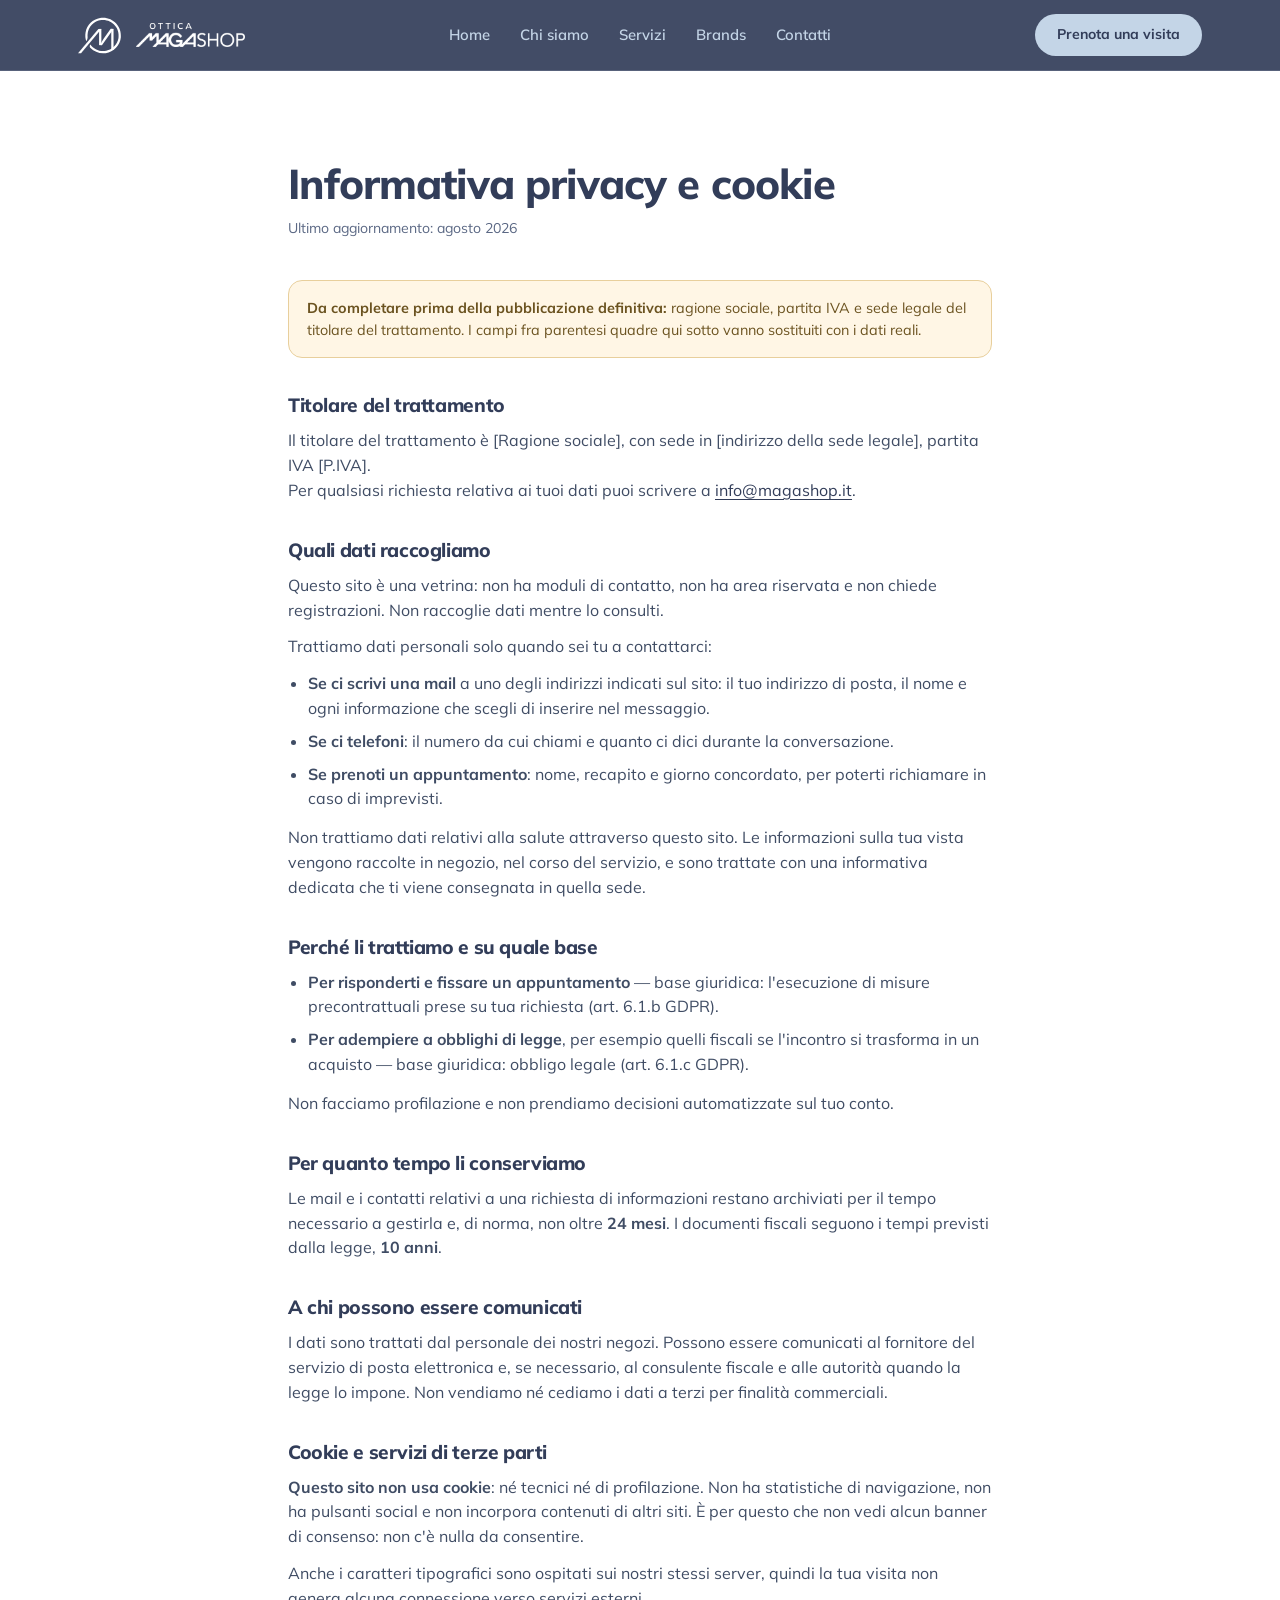
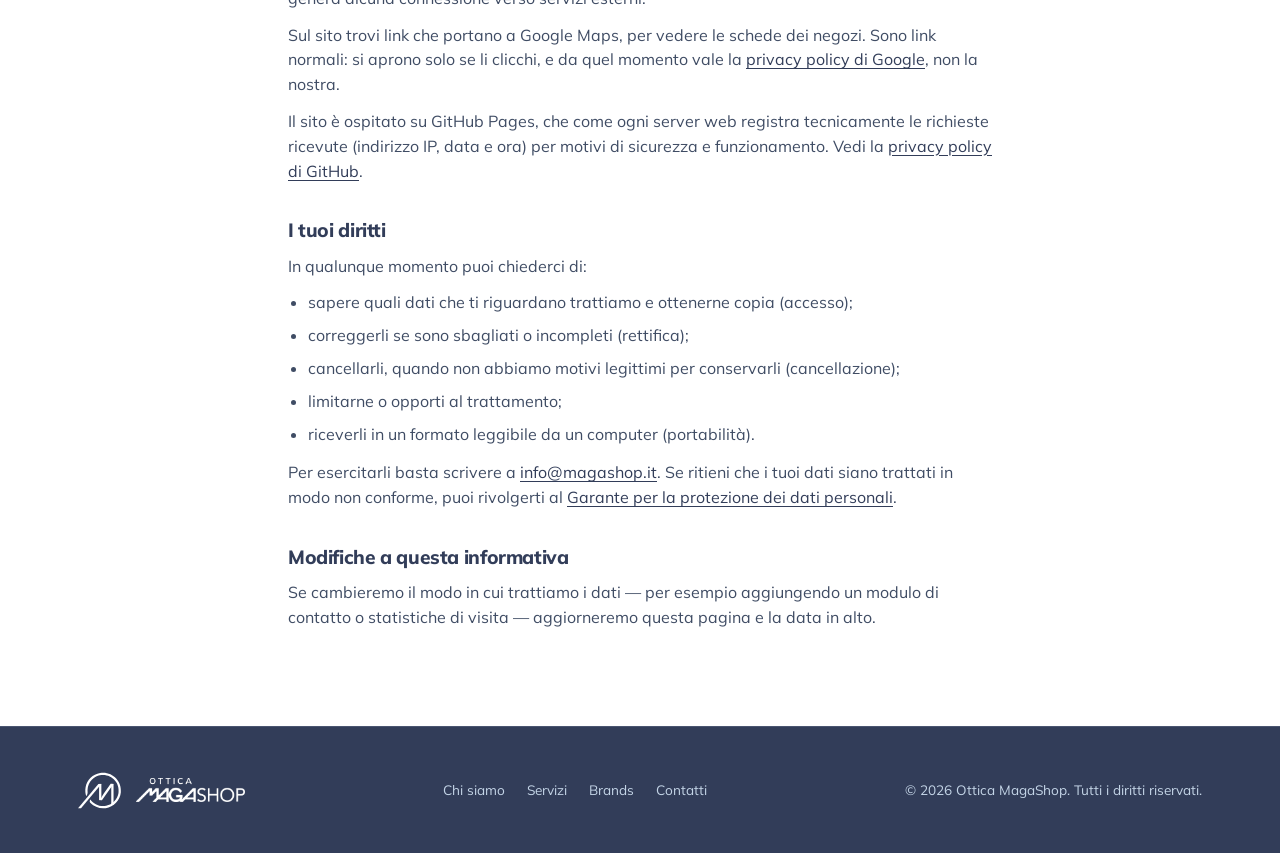
==== privacy.html @ 1f40e2cc "Rivedi il sito con le correzioni del cliente Struttura, contenuti e dati di contatto allineati a qua" ====
<!DOCTYPE html>
<html lang="it">
<head>
<meta charset="UTF-8">
<meta name="viewport" content="width=device-width, initial-scale=1.0">
<title>Informativa privacy e cookie — Ottica MagaShop</title>
<meta name="description" content="Informativa privacy e cookie del sito di Ottica MagaShop: quali dati raccogliamo, perché, per quanto tempo e quali diritti hai.">
<meta name="robots" content="noindex">
<link rel="icon" href="assets/favicon.svg" type="image/svg+xml">
<link rel="stylesheet" href="assets/style.css">
</head>
<body>

<svg width="0" height="0" style="position:absolute" aria-hidden="true" focusable="false">
  <symbol id="maga-mark" viewBox="0 0 222.47 192.53">
    <path d="M168.28 65.38H179.86V170.98H168.28Z"/>
    <path d="M106.53 65.38H118.12V147.66H106.53Z"/>
    <path d="M111.9 147.41L121.11 147.66L179.33 65.38L165.38 65.13L130.43 114.53C123.14 124.82 116.93 135.84 111.9 147.41Z"/>
    <path d="M118.12 65.39L15.1 189.19L0.0 189.19L103.02 65.39L118.12 65.39Z"/>
    <path d="M111.64 9.9C74.85 16.01 45.04 45.32 38.31 82.0C35.36 98.06 36.73 113.52 41.41 127.5L42.31 126.42C47.12 120.65 49.05 113.17 48.41 105.68C48.07 101.81 48.02 97.86 48.28 93.83C50.64 56.26 80.37 24.75 117.77 20.47C169.75 14.51 213.29 59.4 204.99 111.75C199.88 143.96 174.41 170.31 142.37 176.37C109.57 182.58 79.39 168.34 62.45 144.2C57.99 149.59 58.14 157.61 63.08 162.57C82.26 181.87 110.13 192.53 140.22 188.25C180.9 182.47 213.06 148.54 216.92 107.63C222.47 48.78 171.18 0.0 111.64 9.9Z"/>
  </symbol>
</svg>

<header>
  <div class="nav">
    <a href="index.html" class="logo" aria-label="Ottica MagaShop, vai alla home">
      <svg class="mark" viewBox="0 0 222.47 192.53" fill="currentColor" aria-hidden="true"><use href="#maga-mark"/></svg>
      <img class="wordmark" src="assets/magashop-wordmark.png" alt="Ottica MagaShop" width="660" height="145">
    </a>
    <nav class="links">
      <a href="index.html">Home</a>
      <a href="index.html#chi-siamo">Chi siamo</a>
      <a href="index.html#servizi">Servizi</a>
      <a href="index.html#brands">Brands</a>
      <a href="index.html#contatti">Contatti</a>
    </nav>
    <a href="index.html#contatti" class="nav-cta">Prenota una visita</a>
  </div>
</header>

<main class="page">
  <div class="wrap">
    <h1>Informativa privacy e cookie</h1>
    <p class="updated">Ultimo aggiornamento: agosto 2026</p>

    <!-- DATI DA CLIENTE: servono ragione sociale esatta, P.IVA, sede legale e
         indirizzo mail del titolare del trattamento. Finché non arrivano, i campi
         restano fra parentesi quadre e questo riquadro va lasciato visibile. -->
    <div class="todo">
      <strong>Da completare prima della pubblicazione definitiva:</strong> ragione sociale, partita
      IVA e sede legale del titolare del trattamento. I campi fra parentesi quadre qui sotto vanno
      sostituiti con i dati reali.
    </div>

    <h2>Titolare del trattamento</h2>
    <p>
      Il titolare del trattamento è [Ragione sociale], con sede in [indirizzo della sede legale],
      partita IVA [P.IVA].<br>
      Per qualsiasi richiesta relativa ai tuoi dati puoi scrivere a
      <a href="mailto:info@magashop.it">info@magashop.it</a>.
    </p>

    <h2>Quali dati raccogliamo</h2>
    <p>
      Questo sito è una vetrina: non ha moduli di contatto, non ha area riservata e non chiede
      registrazioni. Non raccoglie dati mentre lo consulti.
    </p>
    <p>Trattiamo dati personali solo quando sei tu a contattarci:</p>
    <ul>
      <li><strong>Se ci scrivi una mail</strong> a uno degli indirizzi indicati sul sito: il tuo
        indirizzo di posta, il nome e ogni informazione che scegli di inserire nel messaggio.</li>
      <li><strong>Se ci telefoni</strong>: il numero da cui chiami e quanto ci dici durante la
        conversazione.</li>
      <li><strong>Se prenoti un appuntamento</strong>: nome, recapito e giorno concordato, per
        poterti richiamare in caso di imprevisti.</li>
    </ul>
    <p>
      Non trattiamo dati relativi alla salute attraverso questo sito. Le informazioni sulla tua
      vista vengono raccolte in negozio, nel corso del servizio, e sono trattate con una
      informativa dedicata che ti viene consegnata in quella sede.
    </p>

    <h2>Perché li trattiamo e su quale base</h2>
    <ul>
      <li><strong>Per risponderti e fissare un appuntamento</strong> — base giuridica: l'esecuzione
        di misure precontrattuali prese su tua richiesta (art. 6.1.b GDPR).</li>
      <li><strong>Per adempiere a obblighi di legge</strong>, per esempio quelli fiscali se
        l'incontro si trasforma in un acquisto — base giuridica: obbligo legale (art. 6.1.c GDPR).</li>
    </ul>
    <p>Non facciamo profilazione e non prendiamo decisioni automatizzate sul tuo conto.</p>

    <h2>Per quanto tempo li conserviamo</h2>
    <p>
      Le mail e i contatti relativi a una richiesta di informazioni restano archiviati per il tempo
      necessario a gestirla e, di norma, non oltre <strong>24 mesi</strong>. I documenti fiscali
      seguono i tempi previsti dalla legge, <strong>10 anni</strong>.
    </p>

    <h2>A chi possono essere comunicati</h2>
    <p>
      I dati sono trattati dal personale dei nostri negozi. Possono essere comunicati al fornitore
      del servizio di posta elettronica e, se necessario, al consulente fiscale e alle autorità
      quando la legge lo impone. Non vendiamo né cediamo i dati a terzi per finalità commerciali.
    </p>

    <h2>Cookie e servizi di terze parti</h2>
    <p>
      <strong>Questo sito non usa cookie</strong>: né tecnici né di profilazione. Non ha statistiche
      di navigazione, non ha pulsanti social e non incorpora contenuti di altri siti. È per questo
      che non vedi alcun banner di consenso: non c'è nulla da consentire.
    </p>
    <p>
      Anche i caratteri tipografici sono ospitati sui nostri stessi server, quindi la tua visita non
      genera alcuna connessione verso servizi esterni.
    </p>
    <p>
      Sul sito trovi link che portano a Google Maps, per vedere le schede dei negozi. Sono link
      normali: si aprono solo se li clicchi, e da quel momento vale la
      <a href="https://policies.google.com/privacy" target="_blank" rel="noopener">privacy policy di
      Google</a>, non la nostra.
    </p>
    <p>
      Il sito è ospitato su GitHub Pages, che come ogni server web registra tecnicamente le
      richieste ricevute (indirizzo IP, data e ora) per motivi di sicurezza e funzionamento. Vedi la
      <a href="https://docs.github.com/site-policy/privacy-policies/github-general-privacy-statement" target="_blank" rel="noopener">privacy policy di GitHub</a>.
    </p>

    <h2>I tuoi diritti</h2>
    <p>In qualunque momento puoi chiederci di:</p>
    <ul>
      <li>sapere quali dati che ti riguardano trattiamo e ottenerne copia (accesso);</li>
      <li>correggerli se sono sbagliati o incompleti (rettifica);</li>
      <li>cancellarli, quando non abbiamo motivi legittimi per conservarli (cancellazione);</li>
      <li>limitarne o opporti al trattamento;</li>
      <li>riceverli in un formato leggibile da un computer (portabilità).</li>
    </ul>
    <p>
      Per esercitarli basta scrivere a <a href="mailto:info@magashop.it">info@magashop.it</a>.
      Se ritieni che i tuoi dati siano trattati in modo non conforme, puoi rivolgerti al
      <a href="https://www.garanteprivacy.it" target="_blank" rel="noopener">Garante per la
      protezione dei dati personali</a>.
    </p>

    <h2>Modifiche a questa informativa</h2>
    <p>
      Se cambieremo il modo in cui trattiamo i dati — per esempio aggiungendo un modulo di contatto
      o statistiche di visita — aggiorneremo questa pagina e la data in alto.
    </p>
  </div>
</main>

<footer>
  <div class="wrap foot-grid">
    <a href="index.html" class="logo" aria-label="Ottica MagaShop, vai alla home">
      <svg class="mark" viewBox="0 0 222.47 192.53" fill="currentColor" aria-hidden="true"><use href="#maga-mark"/></svg>
      <img class="wordmark" src="assets/magashop-wordmark.png" alt="Ottica MagaShop" width="660" height="145">
    </a>
    <div class="foot-links">
      <a href="index.html#chi-siamo">Chi siamo</a>
      <a href="index.html#servizi">Servizi</a>
      <a href="index.html#brands">Brands</a>
      <a href="index.html#contatti">Contatti</a>
    </div>
    <span>&copy; 2026 Ottica MagaShop. Tutti i diritti riservati.</span>
  </div>
</footer>

</body>
</html>
---- assets/style.css ----
/* ==========================================================================
   Ottica MagaShop — foglio di stile condiviso da index.html e privacy.html
   Palette, font e uso del marchio seguono le Brand Guidelines Ottica MagaShop.
   ========================================================================== */

/* Mulish, ospitato in locale: nessuna chiamata a server di terze parti.
   Licenza SIL OFL 1.1, testo completo in assets/fonts/OFL.txt */
@font-face {
  font-family: 'Mulish';
  font-style: normal;
  font-weight: 400 800;
  font-display: swap;
  src: url('fonts/mulish-latin.woff2') format('woff2');
  unicode-range: U+0000-00FF, U+0131, U+0152-0153, U+02BB-02BC, U+02C6, U+02DA, U+02DC,
                 U+0304, U+0308, U+0329, U+2000-206F, U+20AC, U+2122, U+2191, U+2193,
                 U+2212, U+2215, U+FEFF, U+FFFD;
}
@font-face {
  font-family: 'Mulish';
  font-style: normal;
  font-weight: 400 800;
  font-display: swap;
  src: url('fonts/mulish-latin-ext.woff2') format('woff2');
  unicode-range: U+0100-02BA, U+02BD-02C5, U+02C7-02CC, U+02CE-02D7, U+02DD-02FF, U+0304,
                 U+0308, U+0329, U+1D00-1DBF, U+1E00-1E9F, U+1EF2-1EFF, U+2020, U+20A0-20AB,
                 U+20AD-20C0, U+2113, U+2C60-2C7F, U+A720-A7FF;
}

:root{
  /* Palette di brand */
  --navy: #323D59;        /* R50  G61  B89  */
  --blue: #80A4DD;        /* R128 G164 B221 */
  --blue-soft: #C4D5E7;   /* R196 G213 B231 */
  --sand: #D3C8C2;        /* R211 G200 B194 */
  --lime: #D7F39C;        /* R215 G243 B156 — in palette, oggi non usato nel sito */
  --white: #FFFFFF;

  /* Tinte derivate dal navy, per profondità, bordi e testi secondari */
  --navy-deep: #283147;
  --navy-line: rgba(196,213,231,0.16);
  --ink-soft: #5B6884;

  --radius: 24px;
  --radius-lg: 32px;
  --maxw: 1180px;
  font-size: 16px;
}
*{ box-sizing:border-box; margin:0; padding:0; }
html{ scroll-behavior:smooth; }
body{
  background: var(--white);
  color: var(--navy);
  font-family:'Mulish', 'Avenir Next', Avenir, sans-serif;
  line-height:1.55;
  -webkit-font-smoothing:antialiased;
}
h1,h2,h3,h4{ font-weight:800; letter-spacing:-0.02em; line-height:1.15; }
a{ color:inherit; text-decoration:none; }
img{ max-width:100%; display:block; }
.wrap{ max-width:var(--maxw); margin:0 auto; padding:0 28px; }
.eyebrow{
  text-transform:uppercase; font-size:0.76rem; letter-spacing:0.18em;
  color:var(--blue); font-weight:700;
}
section{ padding:96px 0; }
@media (max-width:720px){ section{ padding:64px 0; } }

/* ---------- LOGO ---------- */
.logo{ display:flex; align-items:center; gap:14px; color:var(--white); }
.logo .mark{ width:44px; height:38px; flex-shrink:0; }
.logo .wordmark{ height:24px; width:auto; }
@media (max-width:520px){
  .logo .mark{ width:36px; height:31px; }
  .logo .wordmark{ height:19px; }
}

/* ---------- HEADER ---------- */
header{
  position:fixed; top:0; left:0; right:0; z-index:50;
  background:rgba(50,61,89,0.92); backdrop-filter:blur(12px);
  border-bottom:1px solid var(--navy-line);
}
.nav{ display:flex; align-items:center; justify-content:space-between; gap:20px; padding:14px 28px; max-width:var(--maxw); margin:0 auto; }
nav.links{ display:flex; gap:30px; }
nav.links a{ color:var(--blue-soft); font-size:0.93rem; font-weight:600; transition:color .2s; }
nav.links a:hover{ color:var(--white); }
.nav-cta{
  background:var(--blue-soft); color:var(--navy); padding:10px 22px; border-radius:999px;
  font-weight:700; font-size:0.88rem; white-space:nowrap;
  transition:transform .15s, background .2s;
}
.nav-cta:hover{ background:var(--white); transform:translateY(-1px); }
@media (max-width:940px){ nav.links{ display:none; } }
@media (max-width:420px){ .nav-cta{ padding:9px 16px; font-size:0.82rem; } }

/* ---------- BOTTONI ---------- */
.btn{
  display:inline-flex; align-items:center; justify-content:center; gap:8px;
  padding:14px 28px; border-radius:999px; font-weight:700; font-size:0.95rem;
  transition:transform .15s, background .2s, border-color .2s, color .2s;
  border:1px solid transparent; cursor:pointer;
}
.btn-primary{ background:var(--blue-soft); color:var(--navy); }
.btn-primary:hover{ background:var(--white); transform:translateY(-2px); }
.btn-ghost{ border-color:rgba(196,213,231,0.4); color:var(--white); }
.btn-ghost:hover{ border-color:var(--blue-soft); color:var(--blue-soft); }
.btn-navy{ border-color:rgba(50,61,89,0.25); color:var(--navy); }
.btn-navy:hover{ background:var(--navy); border-color:var(--navy); color:var(--white); }
.btn-sm{ padding:11px 20px; font-size:0.88rem; }

/* ---------- HERO ---------- */
.hero{
  background:
    radial-gradient(ellipse 720px 520px at 84% -10%, rgba(128,164,221,0.35), transparent 62%),
    radial-gradient(ellipse 520px 420px at -8% 92%, rgba(196,213,231,0.18), transparent 62%),
    var(--navy);
  color:var(--white);
  padding:180px 0 120px;
  position:relative;
  overflow:hidden;
}
/* Pattern del marchio: le istanze restano dritte, le guidelines vietano di ruotare il logo. */
.hero-pattern{
  position:absolute; inset:0; width:100%; height:100%;
  opacity:0.09; pointer-events:none;
}
.hero .wrap{ position:relative; z-index:2; }
.hero-grid{ display:grid; grid-template-columns:1.1fr 0.8fr; gap:60px; align-items:center; }
@media (max-width:900px){ .hero-grid{ grid-template-columns:1fr; } }
.hero h1{
  font-size:clamp(2.4rem, 5vw, 3.8rem);
  margin:18px 0 22px;
  filter: blur(9px); opacity:0;
  animation: focusIn 1.35s cubic-bezier(.2,.7,.3,1) forwards;
  animation-delay:.15s;
}
.hero h1 em{ color:var(--blue); font-style:normal; }
@keyframes focusIn{
  0%{ filter:blur(9px); opacity:0; transform:translateY(8px); }
  100%{ filter:blur(0); opacity:1; transform:translateY(0); }
}
.hero p.lead{
  color:var(--blue-soft); font-size:1.1rem; max-width:48ch; margin-bottom:34px;
  opacity:0; animation:riseIn .8s ease forwards; animation-delay:.9s;
}
.hero-actions{ display:flex; gap:14px; flex-wrap:wrap; opacity:0; animation:riseIn .8s ease forwards; animation-delay:1.1s; }
@keyframes riseIn{ from{opacity:0; transform:translateY(10px);} to{opacity:1; transform:translateY(0);} }

/* Marchio decorativo dell'hero: nessun effetto sul logo, il bagliore sta dietro. */
.hero-mark{ position:relative; display:flex; align-items:center; justify-content:center; }
.hero-mark::before{
  content:''; position:absolute; width:82%; aspect-ratio:1; border-radius:50%;
  background:radial-gradient(circle, rgba(128,164,221,0.45), transparent 68%);
}
.hero-mark .mark{ position:relative; width:64%; max-width:260px; height:auto; color:var(--white); }
@media (max-width:900px){ .hero-mark{ display:none; } }

/* ---------- FASCIA DATI ---------- */
.trust-strip{ background:var(--sand); color:var(--navy); padding:24px 0; }
.trust-strip .wrap{ display:flex; flex-wrap:wrap; gap:28px; justify-content:space-between; font-size:0.88rem; color:#5A5049; }
.trust-strip strong{ color:var(--navy); font-weight:800; }

/* ---------- INTESTAZIONI DI SEZIONE ---------- */
.section-head{ max-width:640px; margin-bottom:52px; }
.section-head h2{ font-size:clamp(1.8rem,3vw,2.4rem); margin-top:10px; }
.section-head p{ color:var(--ink-soft); margin-top:14px; font-size:1.02rem; }

/* ---------- CHI SIAMO ---------- */
.chi-siamo{ background:var(--navy); color:var(--white); }
.chi-siamo .section-head h2{ color:var(--white); }
.chi-siamo .section-head p{ color:var(--blue-soft); }
.storia{ display:grid; grid-template-columns:1fr 1fr; gap:60px; align-items:start; margin-bottom:68px; }
@media (max-width:900px){ .storia{ grid-template-columns:1fr; gap:28px; margin-bottom:48px; } }
.storia p{ color:var(--blue-soft); }
.storia p + p{ margin-top:16px; }
.point-list{ display:grid; grid-template-columns:1fr 1fr; gap:26px 60px; }
@media (max-width:900px){ .point-list{ grid-template-columns:1fr; } }
.point{ display:flex; gap:20px; align-items:flex-start; padding-bottom:26px; border-bottom:1px solid var(--navy-line); }
/* Niente riga sotto l'ultima fila: su due colonne sono gli ultimi due elementi. */
.point-list .point:nth-last-child(-n+2){ border-bottom:none; padding-bottom:0; }
@media (max-width:900px){
  .point-list .point:nth-last-child(-n+2){ border-bottom:1px solid var(--navy-line); padding-bottom:26px; }
  .point-list .point:last-child{ border-bottom:none; padding-bottom:0; }
}
.point-num{ color:var(--blue); font-weight:800; font-size:0.95rem; padding-top:3px; }
.point h4{ font-size:1.02rem; margin-bottom:6px; }
.point p{ color:var(--blue-soft); font-size:0.92rem; }

/* ---------- SERVIZI ---------- */
.servizi{ background:var(--white); }
.card-grid{ display:grid; grid-template-columns:repeat(4,1fr); gap:20px; }
@media (max-width:980px){ .card-grid{ grid-template-columns:repeat(2,1fr); } }
@media (max-width:560px){ .card-grid{ grid-template-columns:1fr; } }
.service-card{
  background:var(--white); border:1px solid var(--blue-soft); border-radius:var(--radius);
  padding:30px 26px; transition:transform .2s, box-shadow .2s, border-color .2s;
}
.service-card:hover{ transform:translateY(-4px); box-shadow:0 22px 44px -22px rgba(50,61,89,0.35); border-color:var(--blue); }
.service-icon{
  width:52px; height:52px; border-radius:999px; background:var(--blue-soft);
  display:flex; align-items:center; justify-content:center; margin-bottom:20px;
}
.service-icon svg{ width:24px; height:24px; stroke:var(--navy); }
.service-card h3{ font-size:1.08rem; margin-bottom:8px; }
.service-card p{ font-size:0.92rem; color:var(--ink-soft); }

/* ---------- BRANDS ---------- */
.brands{ background:var(--blue-soft); }
.brand-grid{ display:grid; grid-template-columns:repeat(5,1fr); gap:18px; }
@media (max-width:980px){ .brand-grid{ grid-template-columns:repeat(3,1fr); } }
@media (max-width:560px){ .brand-grid{ grid-template-columns:repeat(2,1fr); } }
/* I loghi dei marchi vanno mostrati nei loro colori originali: niente filtri né viraggi. */
.brand-card{
  background:var(--white); border-radius:var(--radius);
  min-height:110px; padding:22px;
  display:flex; align-items:center; justify-content:center;
}
.brand-card img{ max-height:46px; width:auto; object-fit:contain; }
.brand-placeholder{
  color:var(--ink-soft); font-size:0.9rem; font-weight:700; letter-spacing:0.04em; text-align:center;
}
.brands-note{ margin-top:28px; color:var(--navy); font-size:0.92rem; opacity:0.75; }

/* ---------- RECENSIONI ---------- */
.recensioni{ background:var(--white); }
.review-grid{ display:grid; grid-template-columns:repeat(3,1fr); gap:20px; }
@media (max-width:940px){ .review-grid{ grid-template-columns:1fr; } }
.review-card{
  border:1px solid var(--blue-soft); border-radius:var(--radius);
  padding:28px 26px; display:flex; flex-direction:column; gap:14px;
}
.stars{ display:flex; gap:3px; }
.stars svg{ width:17px; height:17px; fill:var(--blue); }
.review-card blockquote{ font-size:0.96rem; color:var(--navy); }
.review-meta{ margin-top:auto; font-size:0.85rem; color:var(--ink-soft); }
.review-meta strong{ color:var(--navy); display:block; font-weight:700; }
.reviews-cta{ margin-top:32px; }

/* ---------- CONTATTI / NEGOZI ---------- */
.contatti{ background:var(--navy-deep); color:var(--white); }
.contatti .section-head h2{ color:var(--white); }
.contatti .section-head p{ color:var(--blue-soft); }
.store-grid{ display:grid; grid-template-columns:repeat(3,1fr); gap:24px; }
@media (max-width:940px){ .store-grid{ grid-template-columns:1fr; } }
.store-card{
  background:var(--white); color:var(--navy); border-radius:var(--radius-lg);
  padding:32px; display:flex; flex-direction:column; gap:16px;
}
.store-card .tag{ color:var(--blue); font-size:0.76rem; text-transform:uppercase; letter-spacing:0.14em; font-weight:700; }
.store-card h3{ font-size:1.3rem; }
.store-line{ display:flex; gap:12px; font-size:0.9rem; color:var(--ink-soft); }
.store-line svg{ width:18px; height:18px; stroke:var(--blue); flex-shrink:0; margin-top:3px; }
.store-line a{ transition:color .2s; }
.store-line a:hover{ color:var(--navy); }
.store-hours{ display:flex; flex-direction:column; gap:2px; }
.store-hours .closed{ color:#8494A8; }
.store-actions{ margin-top:auto; display:flex; flex-wrap:wrap; gap:10px; }

/* ---------- FOOTER ---------- */
footer{ background:var(--navy); color:var(--blue-soft); padding:44px 0; border-top:1px solid var(--navy-line); }
.foot-grid{ display:flex; flex-wrap:wrap; justify-content:space-between; gap:24px; align-items:center; font-size:0.85rem; }
.foot-links{ display:flex; flex-wrap:wrap; gap:22px; }
.foot-links a:hover{ color:var(--white); }

/* ---------- PAGINA DI TESTO (privacy) ---------- */
.page{ padding:160px 0 96px; }
.page .wrap{ max-width:760px; }
.page h1{ font-size:clamp(2rem,4vw,2.6rem); margin-bottom:10px; }
.page .updated{ color:var(--ink-soft); font-size:0.88rem; margin-bottom:40px; }
.page h2{ font-size:1.2rem; margin:36px 0 12px; }
.page p, .page li{ color:#3F4C64; }
.page p + p{ margin-top:12px; }
.page ul{ margin:12px 0 0 20px; display:flex; flex-direction:column; gap:8px; }
.page ul + p{ margin-top:14px; }
.page a{ color:var(--navy); text-decoration:underline; text-underline-offset:3px; }
.page .todo{
  background:#FFF6E5; border:1px solid #E8CF9C; border-radius:14px;
  padding:16px 18px; margin:16px 0; font-size:0.9rem; color:#6B5320;
}

/* ---------- ANIMAZIONE ALLO SCORRIMENTO ---------- */
.reveal{ opacity:0; transform:translateY(18px); transition:opacity .7s ease, transform .7s ease; }
.reveal.in{ opacity:1; transform:translateY(0); }

@media (prefers-reduced-motion: reduce){
  .hero h1, .hero p.lead, .hero-actions{ animation:none !important; opacity:1 !important; filter:none !important; }
  .reveal{ opacity:1; transform:none; transition:none; }
}
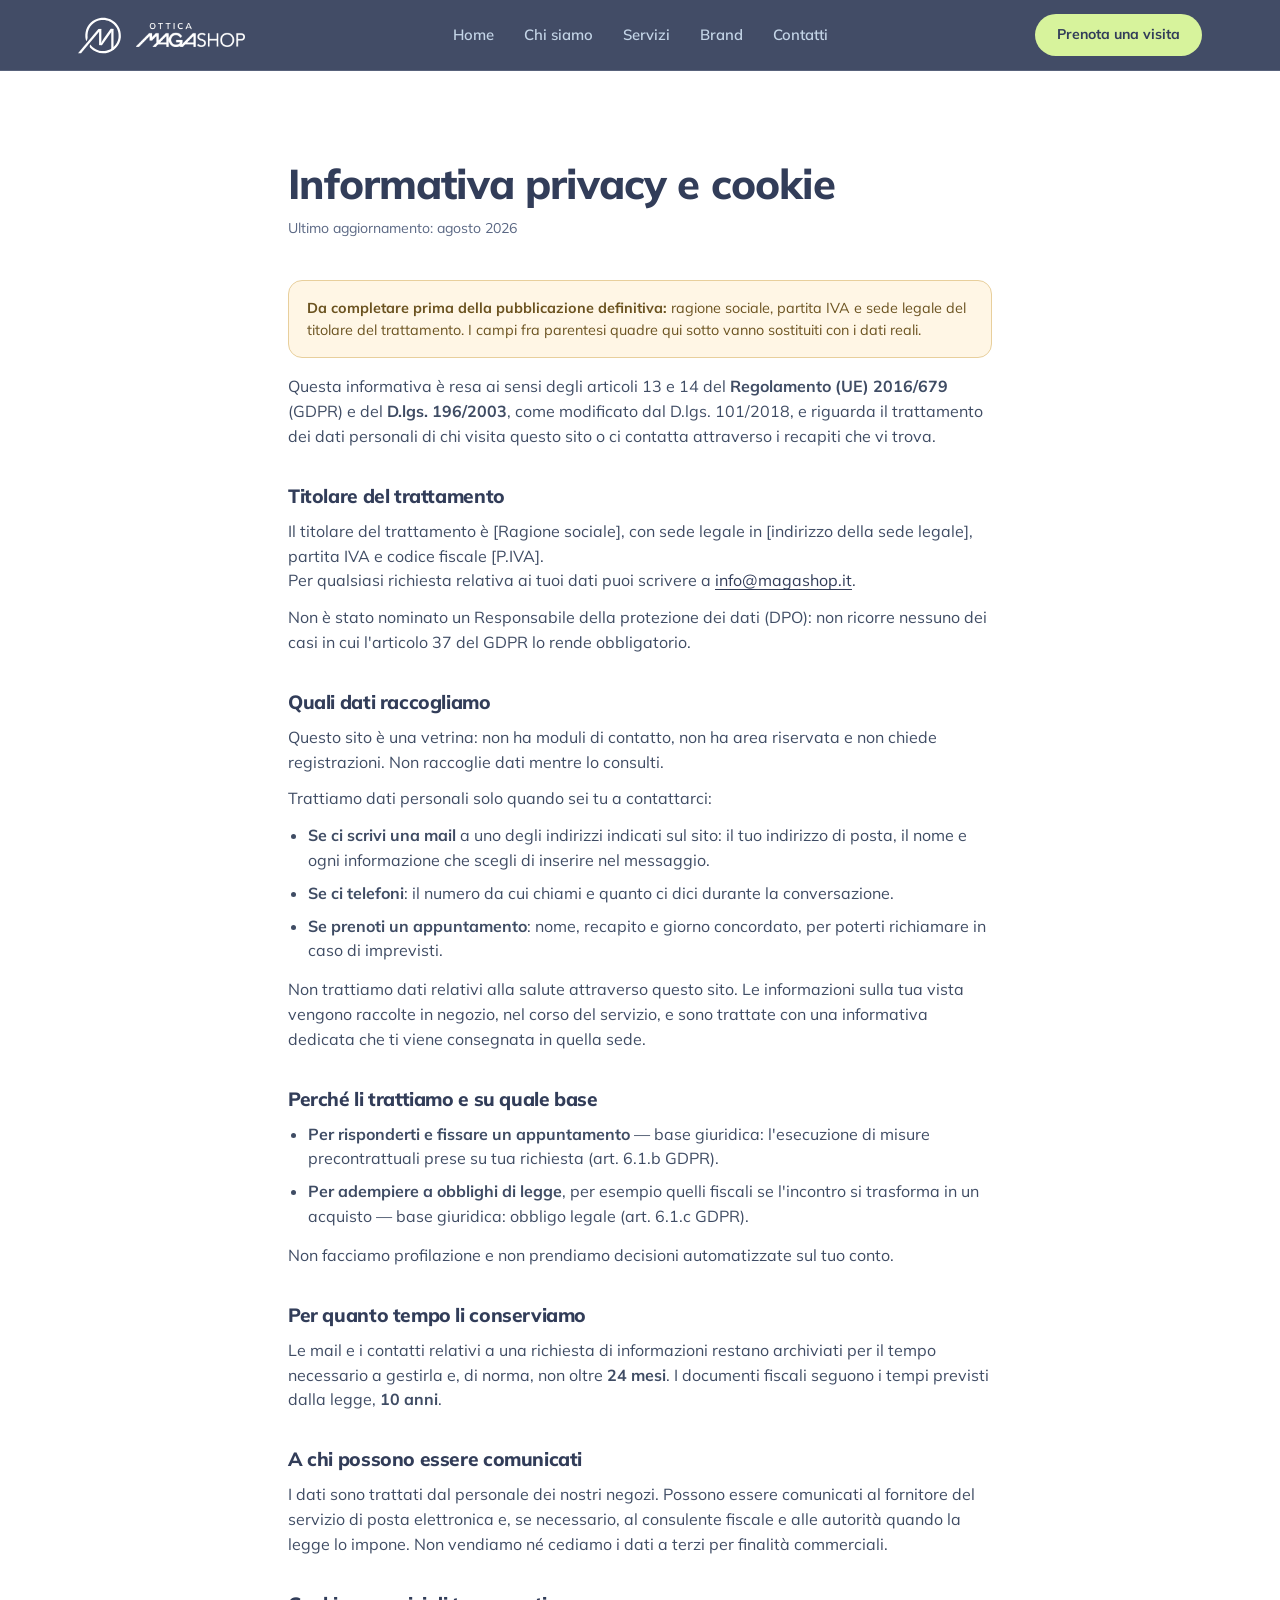
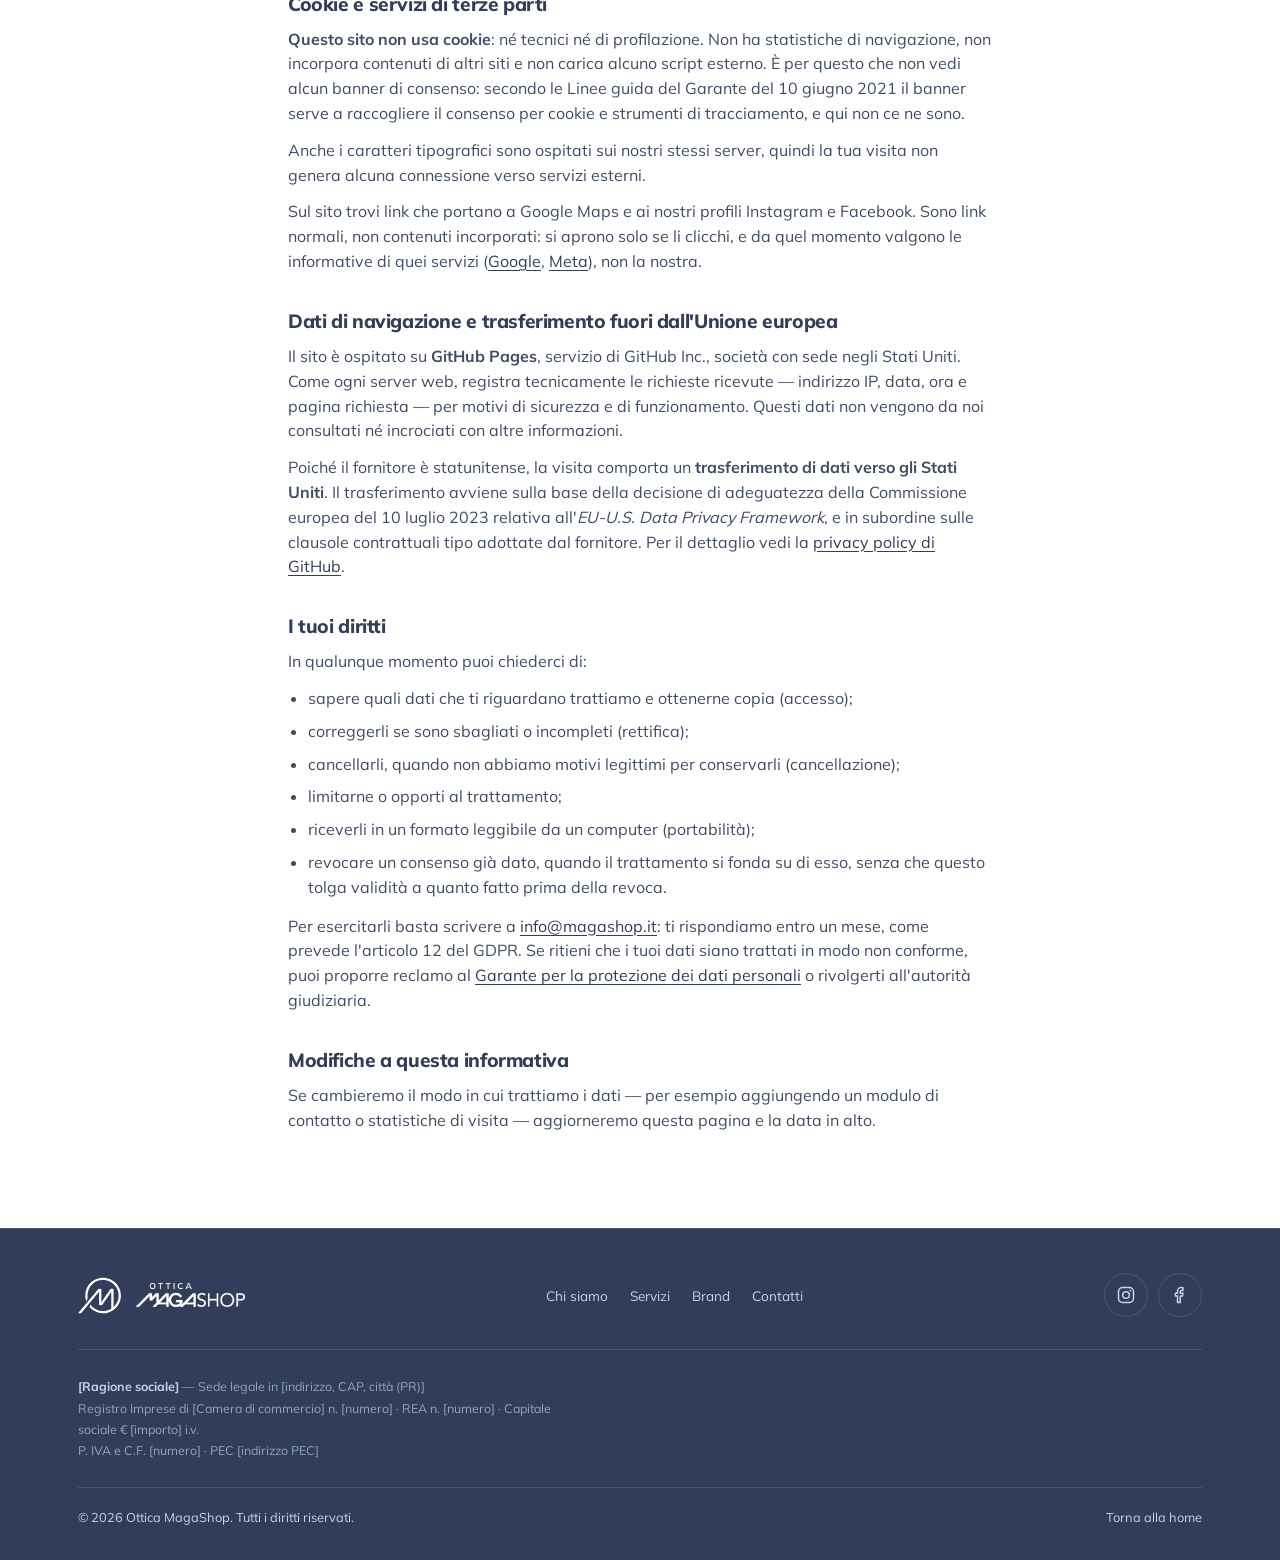
==== commit a970f8c1: "Social, carosello recensioni, SEO, dati societari e ritorno del lime Copy - Sezione brand: titolo "I" ====
--- a/privacy.html
+++ b/privacy.html
@@ -5,7 +5,7 @@
 <meta name="viewport" content="width=device-width, initial-scale=1.0">
 <title>Informativa privacy e cookie — Ottica MagaShop</title>
 <meta name="description" content="Informativa privacy e cookie del sito di Ottica MagaShop: quali dati raccogliamo, perché, per quanto tempo e quali diritti hai.">
-<meta name="robots" content="noindex">
+<link rel="canonical" href="https://riccardosuardi.github.io/magashop/privacy.html">
 <link rel="icon" href="assets/favicon.svg" type="image/svg+xml">
 <link rel="stylesheet" href="assets/style.css">
 </head>
@@ -31,10 +31,23 @@
       <a href="index.html">Home</a>
       <a href="index.html#chi-siamo">Chi siamo</a>
       <a href="index.html#servizi">Servizi</a>
-      <a href="index.html#brands">Brands</a>
+      <a href="index.html#brands">Brand</a>
       <a href="index.html#contatti">Contatti</a>
     </nav>
     <a href="index.html#contatti" class="nav-cta">Prenota una visita</a>
+    <button class="nav-toggle" type="button" aria-label="Apri il menu" aria-expanded="false" aria-controls="menu-mobile">
+      <span class="nav-toggle-bars" aria-hidden="true"></span>
+    </button>
+  </div>
+  <div class="menu-mobile" id="menu-mobile" hidden>
+    <nav aria-label="Menu principale">
+      <a href="index.html">Home</a>
+      <a href="index.html#chi-siamo">Chi siamo</a>
+      <a href="index.html#servizi">Servizi</a>
+      <a href="index.html#brands">Brand</a>
+      <a href="index.html#contatti">Contatti</a>
+    </nav>
+    <a href="index.html#contatti" class="btn btn-primary">Prenota una visita</a>
   </div>
 </header>
 
@@ -52,12 +65,23 @@
       sostituiti con i dati reali.
     </div>
 
+    <p>
+      Questa informativa è resa ai sensi degli articoli 13 e 14 del <strong>Regolamento (UE)
+      2016/679</strong> (GDPR) e del <strong>D.lgs. 196/2003</strong>, come modificato dal D.lgs.
+      101/2018, e riguarda il trattamento dei dati personali di chi visita questo sito o ci contatta
+      attraverso i recapiti che vi trova.
+    </p>
+
     <h2>Titolare del trattamento</h2>
     <p>
-      Il titolare del trattamento è [Ragione sociale], con sede in [indirizzo della sede legale],
-      partita IVA [P.IVA].<br>
+      Il titolare del trattamento è [Ragione sociale], con sede legale in [indirizzo della sede
+      legale], partita IVA e codice fiscale [P.IVA].<br>
       Per qualsiasi richiesta relativa ai tuoi dati puoi scrivere a
       <a href="mailto:info@magashop.it">info@magashop.it</a>.
+    </p>
+    <p>
+      Non è stato nominato un Responsabile della protezione dei dati (DPO): non ricorre nessuno dei
+      casi in cui l'articolo 37 del GDPR lo rende obbligatorio.
     </p>
 
     <h2>Quali dati raccogliamo</h2>
@@ -106,22 +130,37 @@
     <h2>Cookie e servizi di terze parti</h2>
     <p>
       <strong>Questo sito non usa cookie</strong>: né tecnici né di profilazione. Non ha statistiche
-      di navigazione, non ha pulsanti social e non incorpora contenuti di altri siti. È per questo
-      che non vedi alcun banner di consenso: non c'è nulla da consentire.
+      di navigazione, non incorpora contenuti di altri siti e non carica alcuno script esterno. È per
+      questo che non vedi alcun banner di consenso: secondo le Linee guida del Garante del 10 giugno
+      2021 il banner serve a raccogliere il consenso per cookie e strumenti di tracciamento, e qui
+      non ce ne sono.
     </p>
     <p>
       Anche i caratteri tipografici sono ospitati sui nostri stessi server, quindi la tua visita non
       genera alcuna connessione verso servizi esterni.
     </p>
     <p>
-      Sul sito trovi link che portano a Google Maps, per vedere le schede dei negozi. Sono link
-      normali: si aprono solo se li clicchi, e da quel momento vale la
-      <a href="https://policies.google.com/privacy" target="_blank" rel="noopener">privacy policy di
-      Google</a>, non la nostra.
-    </p>
-    <p>
-      Il sito è ospitato su GitHub Pages, che come ogni server web registra tecnicamente le
-      richieste ricevute (indirizzo IP, data e ora) per motivi di sicurezza e funzionamento. Vedi la
+      Sul sito trovi link che portano a Google Maps e ai nostri profili Instagram e Facebook. Sono
+      link normali, non contenuti incorporati: si aprono solo se li clicchi, e da quel momento valgono
+      le informative di quei servizi
+      (<a href="https://policies.google.com/privacy" target="_blank" rel="noopener">Google</a>,
+      <a href="https://privacycenter.instagram.com/policy" target="_blank" rel="noopener">Meta</a>),
+      non la nostra.
+    </p>
+
+    <h2>Dati di navigazione e trasferimento fuori dall'Unione europea</h2>
+    <p>
+      Il sito è ospitato su <strong>GitHub Pages</strong>, servizio di GitHub Inc., società con sede
+      negli Stati Uniti. Come ogni server web, registra tecnicamente le richieste ricevute — indirizzo
+      IP, data, ora e pagina richiesta — per motivi di sicurezza e di funzionamento. Questi dati non
+      vengono da noi consultati né incrociati con altre informazioni.
+    </p>
+    <p>
+      Poiché il fornitore è statunitense, la visita comporta un <strong>trasferimento di dati verso
+      gli Stati Uniti</strong>. Il trasferimento avviene sulla base della decisione di adeguatezza
+      della Commissione europea del 10 luglio 2023 relativa all'<em>EU-U.S. Data Privacy
+      Framework</em>, e in subordine sulle clausole contrattuali tipo adottate dal fornitore. Per il
+      dettaglio vedi la
       <a href="https://docs.github.com/site-policy/privacy-policies/github-general-privacy-statement" target="_blank" rel="noopener">privacy policy di GitHub</a>.
     </p>
 
@@ -132,13 +171,16 @@
       <li>correggerli se sono sbagliati o incompleti (rettifica);</li>
       <li>cancellarli, quando non abbiamo motivi legittimi per conservarli (cancellazione);</li>
       <li>limitarne o opporti al trattamento;</li>
-      <li>riceverli in un formato leggibile da un computer (portabilità).</li>
+      <li>riceverli in un formato leggibile da un computer (portabilità);</li>
+      <li>revocare un consenso già dato, quando il trattamento si fonda su di esso, senza che questo
+        tolga validità a quanto fatto prima della revoca.</li>
     </ul>
     <p>
-      Per esercitarli basta scrivere a <a href="mailto:info@magashop.it">info@magashop.it</a>.
-      Se ritieni che i tuoi dati siano trattati in modo non conforme, puoi rivolgerti al
+      Per esercitarli basta scrivere a <a href="mailto:info@magashop.it">info@magashop.it</a>: ti
+      rispondiamo entro un mese, come prevede l'articolo 12 del GDPR. Se ritieni che i tuoi dati
+      siano trattati in modo non conforme, puoi proporre reclamo al
       <a href="https://www.garanteprivacy.it" target="_blank" rel="noopener">Garante per la
-      protezione dei dati personali</a>.
+      protezione dei dati personali</a> o rivolgerti all'autorità giudiziaria.
     </p>
 
     <h2>Modifiche a questa informativa</h2>
@@ -150,20 +192,46 @@
 </main>
 
 <footer>
-  <div class="wrap foot-grid">
-    <a href="index.html" class="logo" aria-label="Ottica MagaShop, vai alla home">
-      <svg class="mark" viewBox="0 0 222.47 192.53" fill="currentColor" aria-hidden="true"><use href="#maga-mark"/></svg>
-      <img class="wordmark" src="assets/magashop-wordmark.png" alt="Ottica MagaShop" width="660" height="145">
-    </a>
-    <div class="foot-links">
-      <a href="index.html#chi-siamo">Chi siamo</a>
-      <a href="index.html#servizi">Servizi</a>
-      <a href="index.html#brands">Brands</a>
-      <a href="index.html#contatti">Contatti</a>
-    </div>
-    <span>&copy; 2026 Ottica MagaShop. Tutti i diritti riservati.</span>
+  <div class="wrap">
+    <div class="foot-grid">
+      <a href="index.html" class="logo" aria-label="Ottica MagaShop, vai alla home">
+        <svg class="mark" viewBox="0 0 222.47 192.53" fill="currentColor" aria-hidden="true"><use href="#maga-mark"/></svg>
+        <img class="wordmark" src="assets/magashop-wordmark.png" alt="Ottica MagaShop" width="660" height="145">
+      </a>
+      <div class="foot-links">
+        <a href="index.html#chi-siamo">Chi siamo</a>
+        <a href="index.html#servizi">Servizi</a>
+        <a href="index.html#brands">Brand</a>
+        <a href="index.html#contatti">Contatti</a>
+      </div>
+      <div class="social">
+        <a href="https://www.instagram.com/otticamagashop/" target="_blank" rel="noopener" aria-label="Ottica MagaShop su Instagram">
+          <svg viewBox="0 0 24 24" fill="none" stroke="currentColor" stroke-width="1.8" stroke-linecap="round" stroke-linejoin="round" aria-hidden="true"><rect x="3" y="3" width="18" height="18" rx="5"/><circle cx="12" cy="12" r="4"/><circle cx="17.2" cy="6.8" r="1.1" fill="currentColor" stroke="none"/></svg>
+        </a>
+        <a href="https://www.facebook.com/MagaShopOcchiali/" target="_blank" rel="noopener" aria-label="Ottica MagaShop su Facebook">
+          <svg viewBox="0 0 24 24" fill="none" stroke="currentColor" stroke-width="1.8" stroke-linecap="round" stroke-linejoin="round" aria-hidden="true"><path d="M15.5 3h-2.2A4.3 4.3 0 0 0 9 7.3V10H6.5v3.2H9V21h3.3v-7.8h2.6l.6-3.2h-3.2V7.7c0-.8.4-1.2 1.2-1.2h2.1z"/></svg>
+        </a>
+      </div>
+    </div>
+
+    <!-- DATI DA CLIENTE: stessi dati del footer di index.html, da tenere allineati. -->
+    <div class="foot-legale">
+      <p class="foot-dati">
+        <strong>[Ragione sociale]</strong> — Sede legale in [indirizzo, CAP, città (PR)]<br>
+        Registro Imprese di [Camera di commercio] n. [numero] · REA n. [numero] ·
+        Capitale sociale € [importo] i.v.<br>
+        P. IVA e C.F. [numero] · PEC [indirizzo PEC]
+      </p>
+    </div>
+
+    <div class="foot-chiusura">
+      <span>&copy; 2026 Ottica MagaShop. Tutti i diritti riservati.</span>
+      <a href="index.html">Torna alla home</a>
+    </div>
   </div>
 </footer>
+
+<script src="assets/script.js" defer></script>
 
 </body>
 </html>
--- a/assets/style.css
+++ b/assets/style.css
@@ -32,7 +32,7 @@
   --blue: #80A4DD;        /* R128 G164 B221 */
   --blue-soft: #C4D5E7;   /* R196 G213 B231 */
   --sand: #D3C8C2;        /* R211 G200 B194 */
-  --lime: #D7F39C;        /* R215 G243 B156 — in palette, oggi non usato nel sito */
+  --lime: #D7F39C;        /* R215 G243 B156 — pulsanti, numerazione, stelle */
   --white: #FFFFFF;
 
   /* Tinte derivate dal navy, per profondità, bordi e testi secondari */
@@ -84,14 +84,59 @@
 nav.links{ display:flex; gap:30px; }
 nav.links a{ color:var(--blue-soft); font-size:0.93rem; font-weight:600; transition:color .2s; }
 nav.links a:hover{ color:var(--white); }
+/* Lime su testo navy: 8,8:1, il contrasto più alto della palette. */
 .nav-cta{
-  background:var(--blue-soft); color:var(--navy); padding:10px 22px; border-radius:999px;
+  background:var(--lime); color:var(--navy); padding:10px 22px; border-radius:999px;
   font-weight:700; font-size:0.88rem; white-space:nowrap;
   transition:transform .15s, background .2s;
 }
 .nav-cta:hover{ background:var(--white); transform:translateY(-1px); }
-@media (max-width:940px){ nav.links{ display:none; } }
-@media (max-width:420px){ .nav-cta{ padding:9px 16px; font-size:0.82rem; } }
+
+/* ---------- MENU A PANINO (sotto i 940px) ---------- */
+.nav-toggle{
+  display:none; width:44px; height:44px; flex-shrink:0;
+  background:none; border:1px solid var(--navy-line); border-radius:12px;
+  align-items:center; justify-content:center; cursor:pointer;
+}
+.nav-toggle-bars{ position:relative; }
+.nav-toggle-bars, .nav-toggle-bars::before, .nav-toggle-bars::after{
+  display:block; width:20px; height:2px; border-radius:2px; background:var(--white);
+  transition:transform .2s ease, background .15s ease;
+}
+.nav-toggle-bars::before, .nav-toggle-bars::after{ content:''; position:absolute; }
+.nav-toggle-bars::before{ transform:translateY(-6px); }
+.nav-toggle-bars::after{ transform:translateY(6px); }
+/* Aperto: la barra centrale sparisce e le altre due si incrociano. */
+.nav-toggle[aria-expanded="true"] .nav-toggle-bars{ background:transparent; }
+.nav-toggle[aria-expanded="true"] .nav-toggle-bars::before{ transform:rotate(45deg); }
+.nav-toggle[aria-expanded="true"] .nav-toggle-bars::after{ transform:rotate(-45deg); }
+
+.menu-mobile{
+  /* Fondo pieno, non ereditato dalla barra: sotto scorre la pagina e in
+     trasparenza il testo dell'hero si leggerebbe attraverso le voci. */
+  background:var(--navy);
+  border-top:1px solid var(--navy-line);
+  padding:12px 28px 28px;
+  max-height:calc(100vh - 72px); overflow-y:auto;
+}
+.menu-mobile nav{ display:flex; flex-direction:column; }
+.menu-mobile nav a{
+  color:var(--blue-soft); font-size:1.05rem; font-weight:600;
+  padding:14px 0; border-bottom:1px solid var(--navy-line);
+}
+.menu-mobile nav a:hover{ color:var(--white); }
+.menu-mobile .btn{ margin-top:22px; width:100%; }
+
+@media (max-width:940px){
+  nav.links{ display:none; }
+  .nav-toggle{ display:flex; }
+}
+/* Sotto i 520px logo, CTA e panino non ci starebbero: la CTA resta solo nel pannello. */
+@media (max-width:520px){ .nav-cta{ display:none; } }
+@media (min-width:941px){ .menu-mobile{ display:none; } }
+@media (prefers-reduced-motion: reduce){
+  .nav-toggle-bars, .nav-toggle-bars::before, .nav-toggle-bars::after{ transition:none; }
+}
 
 /* ---------- BOTTONI ---------- */
 .btn{
@@ -100,10 +145,10 @@
   transition:transform .15s, background .2s, border-color .2s, color .2s;
   border:1px solid transparent; cursor:pointer;
 }
-.btn-primary{ background:var(--blue-soft); color:var(--navy); }
+.btn-primary{ background:var(--lime); color:var(--navy); }
 .btn-primary:hover{ background:var(--white); transform:translateY(-2px); }
 .btn-ghost{ border-color:rgba(196,213,231,0.4); color:var(--white); }
-.btn-ghost:hover{ border-color:var(--blue-soft); color:var(--blue-soft); }
+.btn-ghost:hover{ border-color:var(--lime); color:var(--lime); }
 .btn-navy{ border-color:rgba(50,61,89,0.25); color:var(--navy); }
 .btn-navy:hover{ background:var(--navy); border-color:var(--navy); color:var(--white); }
 .btn-sm{ padding:11px 20px; font-size:0.88rem; }
@@ -169,10 +214,16 @@
 .chi-siamo{ background:var(--navy); color:var(--white); }
 .chi-siamo .section-head h2{ color:var(--white); }
 .chi-siamo .section-head p{ color:var(--blue-soft); }
-.storia{ display:grid; grid-template-columns:1fr 1fr; gap:60px; align-items:start; margin-bottom:68px; }
-@media (max-width:900px){ .storia{ grid-template-columns:1fr; gap:28px; margin-bottom:48px; } }
+.storia{ display:grid; grid-template-columns:1fr 1fr; gap:60px; align-items:start; margin-bottom:36px; }
+@media (max-width:900px){ .storia{ grid-template-columns:1fr; gap:16px; margin-bottom:28px; } }
 .storia p{ color:var(--blue-soft); }
 .storia p + p{ margin-top:16px; }
+/* Chiusura della storia: sta al presente, quindi va staccata dal racconto. */
+.storia-chiusura{
+  color:var(--white); font-size:1.08rem; max-width:62ch;
+  padding-left:22px; border-left:3px solid var(--blue); margin-bottom:68px;
+}
+@media (max-width:900px){ .storia-chiusura{ margin-bottom:48px; font-size:1rem; padding-left:18px; } }
 .point-list{ display:grid; grid-template-columns:1fr 1fr; gap:26px 60px; }
 @media (max-width:900px){ .point-list{ grid-template-columns:1fr; } }
 .point{ display:flex; gap:20px; align-items:flex-start; padding-bottom:26px; border-bottom:1px solid var(--navy-line); }
@@ -182,7 +233,7 @@
   .point-list .point:nth-last-child(-n+2){ border-bottom:1px solid var(--navy-line); padding-bottom:26px; }
   .point-list .point:last-child{ border-bottom:none; padding-bottom:0; }
 }
-.point-num{ color:var(--blue); font-weight:800; font-size:0.95rem; padding-top:3px; }
+.point-num{ color:var(--lime); font-weight:800; font-size:0.95rem; padding-top:3px; }
 .point h4{ font-size:1.02rem; margin-bottom:6px; }
 .point p{ color:var(--blue-soft); font-size:0.92rem; }
 
@@ -196,11 +247,14 @@
   padding:30px 26px; transition:transform .2s, box-shadow .2s, border-color .2s;
 }
 .service-card:hover{ transform:translateY(-4px); box-shadow:0 22px 44px -22px rgba(50,61,89,0.35); border-color:var(--blue); }
+/* Pastiglia navy con icona lime: stesso tratto per tutte le icone del sito. */
 .service-icon{
-  width:52px; height:52px; border-radius:999px; background:var(--blue-soft);
+  width:56px; height:56px; border-radius:999px; background:var(--navy);
   display:flex; align-items:center; justify-content:center; margin-bottom:20px;
-}
-.service-icon svg{ width:24px; height:24px; stroke:var(--navy); }
+  transition:transform .25s ease, background .25s ease;
+}
+.service-icon svg{ width:26px; height:26px; stroke:var(--lime); }
+.service-card:hover .service-icon{ transform:scale(1.06) rotate(-3deg); }
 .service-card h3{ font-size:1.08rem; margin-bottom:8px; }
 .service-card p{ font-size:0.92rem; color:var(--ink-soft); }
 
@@ -219,22 +273,53 @@
 .brand-placeholder{
   color:var(--ink-soft); font-size:0.9rem; font-weight:700; letter-spacing:0.04em; text-align:center;
 }
-.brands-note{ margin-top:28px; color:var(--navy); font-size:0.92rem; opacity:0.75; }
-
-/* ---------- RECENSIONI ---------- */
+
+/* ---------- RECENSIONI (carosello) ---------- */
 .recensioni{ background:var(--white); }
-.review-grid{ display:grid; grid-template-columns:repeat(3,1fr); gap:20px; }
-@media (max-width:940px){ .review-grid{ grid-template-columns:1fr; } }
+.carosello{ position:relative; }
+.carosello-vetrina{ overflow:hidden; }
+/* Una slide per volta, affiancate: si scorre traslando la pista. */
+.carosello-pista{ display:flex; transition:transform .55s cubic-bezier(.3,.7,.3,1); }
+.carosello-slide{ flex:0 0 100%; min-width:0; padding:2px; display:flex; justify-content:center; }
 .review-card{
   border:1px solid var(--blue-soft); border-radius:var(--radius);
-  padding:28px 26px; display:flex; flex-direction:column; gap:14px;
+  padding:36px 38px; display:flex; flex-direction:column; gap:16px;
+  /* Una citazione lunga quanto tutta la pagina non si legge: si sta sulla misura. */
+  width:100%; max-width:820px;
 }
 .stars{ display:flex; gap:3px; }
-.stars svg{ width:17px; height:17px; fill:var(--blue); }
-.review-card blockquote{ font-size:0.96rem; color:var(--navy); }
+.stars svg{ width:19px; height:19px; fill:var(--lime); stroke:var(--navy); stroke-width:1; }
+.review-card blockquote{ font-size:1.05rem; color:var(--navy); }
 .review-meta{ margin-top:auto; font-size:0.85rem; color:var(--ink-soft); }
 .review-meta strong{ color:var(--navy); display:block; font-weight:700; }
-.reviews-cta{ margin-top:32px; }
+.review-sede{
+  display:inline-flex; align-items:center; gap:7px; align-self:flex-start;
+  background:var(--blue-soft); color:var(--navy);
+  font-size:0.74rem; font-weight:700; text-transform:uppercase; letter-spacing:0.1em;
+  padding:6px 12px; border-radius:999px;
+}
+.review-sede svg{ width:13px; height:13px; stroke:var(--navy); }
+
+.carosello-controlli{ display:flex; align-items:center; gap:16px; margin-top:26px; flex-wrap:wrap; }
+.carosello-freccia{
+  width:44px; height:44px; border-radius:999px; flex-shrink:0;
+  border:1px solid rgba(50,61,89,0.25); background:none; color:var(--navy);
+  display:flex; align-items:center; justify-content:center; cursor:pointer;
+  transition:background .2s, color .2s, border-color .2s;
+}
+.carosello-freccia:hover{ background:var(--navy); border-color:var(--navy); color:var(--white); }
+.carosello-freccia svg{ width:18px; height:18px; stroke:currentColor; }
+.carosello-punti{ display:flex; gap:9px; }
+.carosello-punti button{
+  width:10px; height:10px; padding:0; border-radius:999px; cursor:pointer;
+  border:1px solid var(--navy); background:none; transition:background .2s, transform .2s;
+}
+.carosello-punti button[aria-current="true"]{ background:var(--navy); transform:scale(1.25); }
+.carosello-cta{ margin-left:auto; }
+@media (max-width:640px){
+  .carosello-cta{ margin-left:0; width:100%; }
+  .review-card blockquote{ font-size:0.98rem; }
+}
 
 /* ---------- CONTATTI / NEGOZI ---------- */
 .contatti{ background:var(--navy-deep); color:var(--white); }
@@ -256,11 +341,39 @@
 .store-hours .closed{ color:#8494A8; }
 .store-actions{ margin-top:auto; display:flex; flex-wrap:wrap; gap:10px; }
 
+/* ---------- SOCIAL ---------- */
+.social{ display:flex; gap:10px; }
+.social a{
+  width:44px; height:44px; border-radius:999px; flex-shrink:0;
+  border:1px solid var(--navy-line); color:var(--blue-soft);
+  display:flex; align-items:center; justify-content:center;
+  transition:background .2s, color .2s, border-color .2s, transform .2s;
+}
+.social a:hover{ background:var(--lime); border-color:var(--lime); color:var(--navy); transform:translateY(-2px); }
+.social svg{ width:20px; height:20px; }
+
 /* ---------- FOOTER ---------- */
-footer{ background:var(--navy); color:var(--blue-soft); padding:44px 0; border-top:1px solid var(--navy-line); }
+footer{ background:var(--navy); color:var(--blue-soft); padding:44px 0 32px; border-top:1px solid var(--navy-line); }
 .foot-grid{ display:flex; flex-wrap:wrap; justify-content:space-between; gap:24px; align-items:center; font-size:0.85rem; }
 .foot-links{ display:flex; flex-wrap:wrap; gap:22px; }
 .foot-links a:hover{ color:var(--white); }
+
+/* Dati societari: obbligatori sul sito per le società di capitali (art. 2250 c.c.). */
+.foot-legale{
+  margin-top:32px; padding-top:26px; border-top:1px solid var(--navy-line);
+  display:flex; flex-wrap:wrap; gap:28px; align-items:center; justify-content:space-between;
+}
+.foot-dati{ font-size:0.78rem; line-height:1.7; color:#8FA6C0; max-width:70ch; }
+.foot-dati strong{ color:var(--blue-soft); font-weight:700; }
+.foot-loghi{ display:flex; align-items:center; gap:20px; flex-shrink:0; }
+.foot-loghi img{ height:46px; width:auto; }
+.foot-chiusura{
+  margin-top:26px; padding-top:20px; border-top:1px solid var(--navy-line);
+  display:flex; flex-wrap:wrap; gap:16px; justify-content:space-between; font-size:0.8rem;
+}
+@media (max-width:720px){
+  .foot-legale{ flex-direction:column; align-items:flex-start; gap:22px; }
+}
 
 /* ---------- PAGINA DI TESTO (privacy) ---------- */
 .page{ padding:160px 0 96px; }
@@ -281,8 +394,14 @@
 /* ---------- ANIMAZIONE ALLO SCORRIMENTO ---------- */
 .reveal{ opacity:0; transform:translateY(18px); transition:opacity .7s ease, transform .7s ease; }
 .reveal.in{ opacity:1; transform:translateY(0); }
+/* Gli elementi di una stessa griglia entrano uno dopo l'altro: --i è l'indice,
+   assegnato da assets/script.js. */
+.reveal.stagger{ transition-delay:calc(var(--i, 0) * 90ms); }
 
 @media (prefers-reduced-motion: reduce){
   .hero h1, .hero p.lead, .hero-actions{ animation:none !important; opacity:1 !important; filter:none !important; }
   .reveal{ opacity:1; transform:none; transition:none; }
-}
+  .reveal.stagger{ transition-delay:0s; }
+  .carosello-pista{ transition:none; }
+  .service-card:hover .service-icon{ transform:none; }
+}
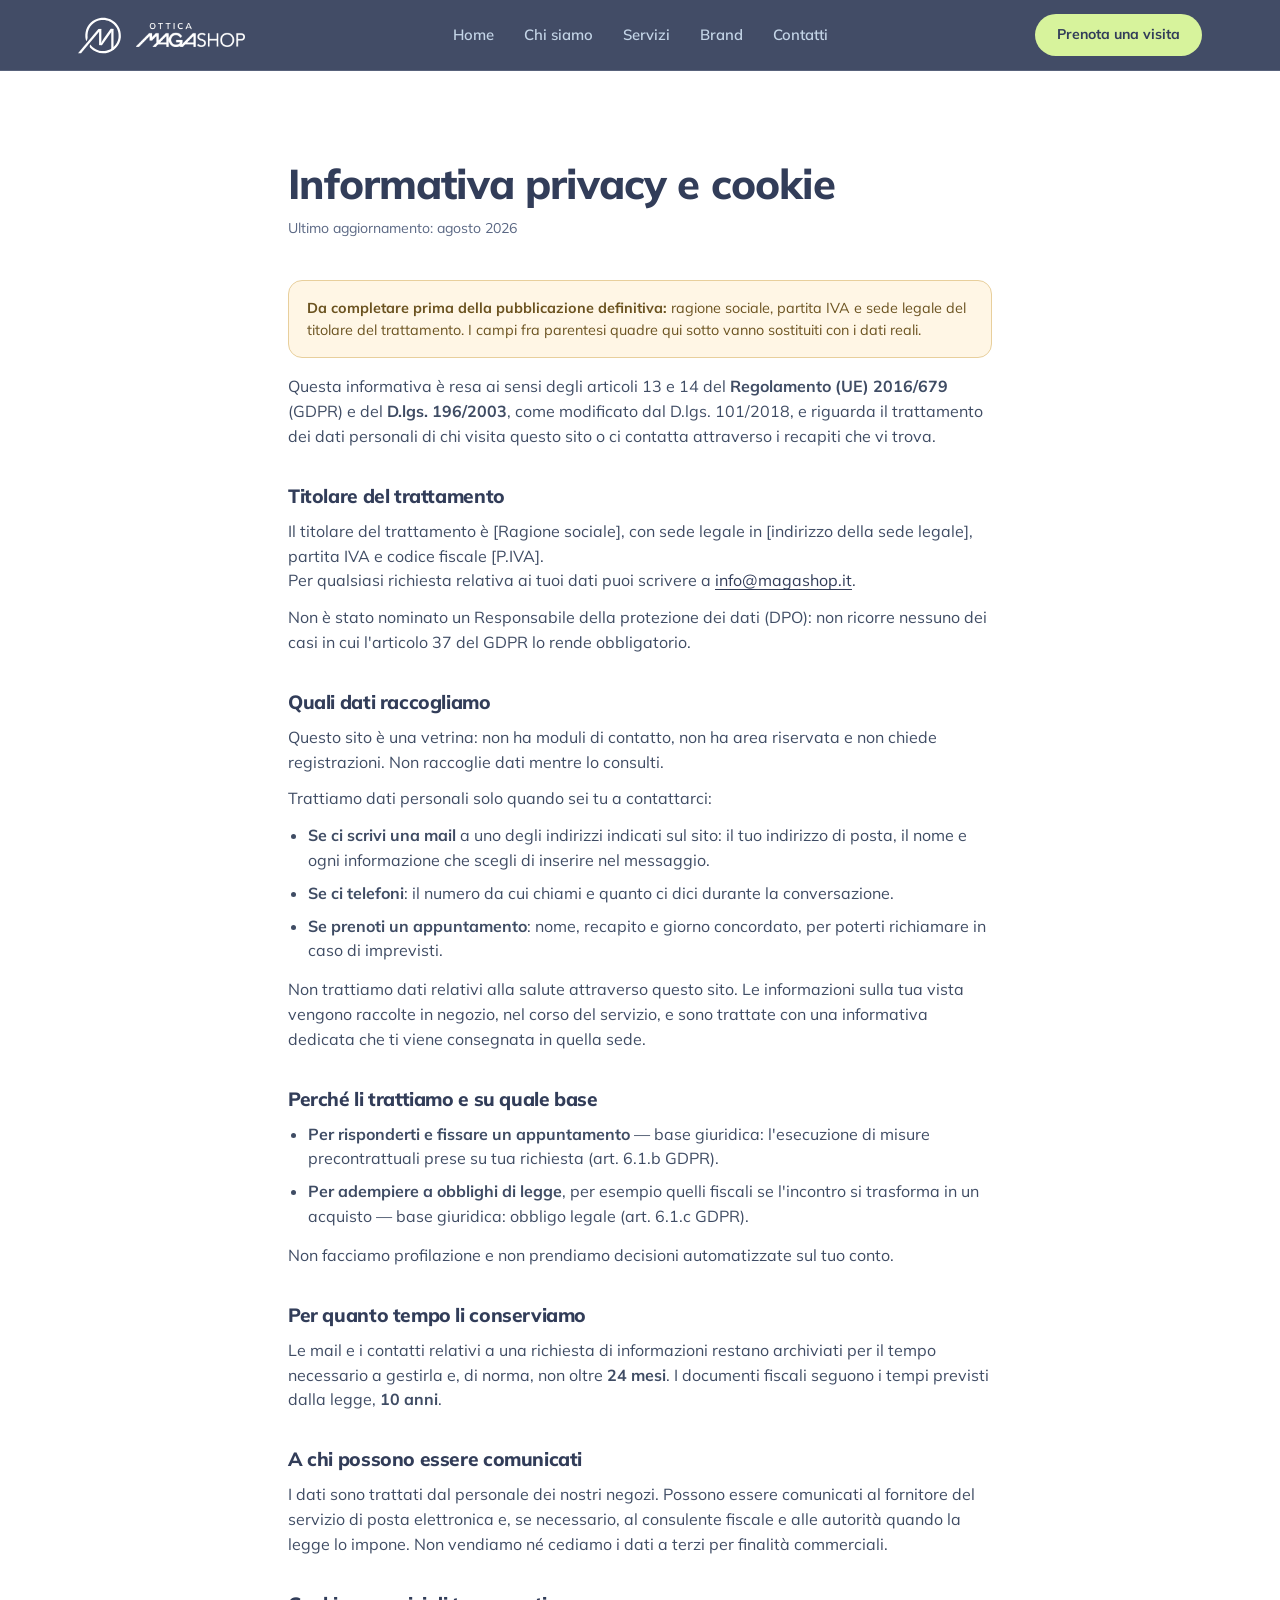
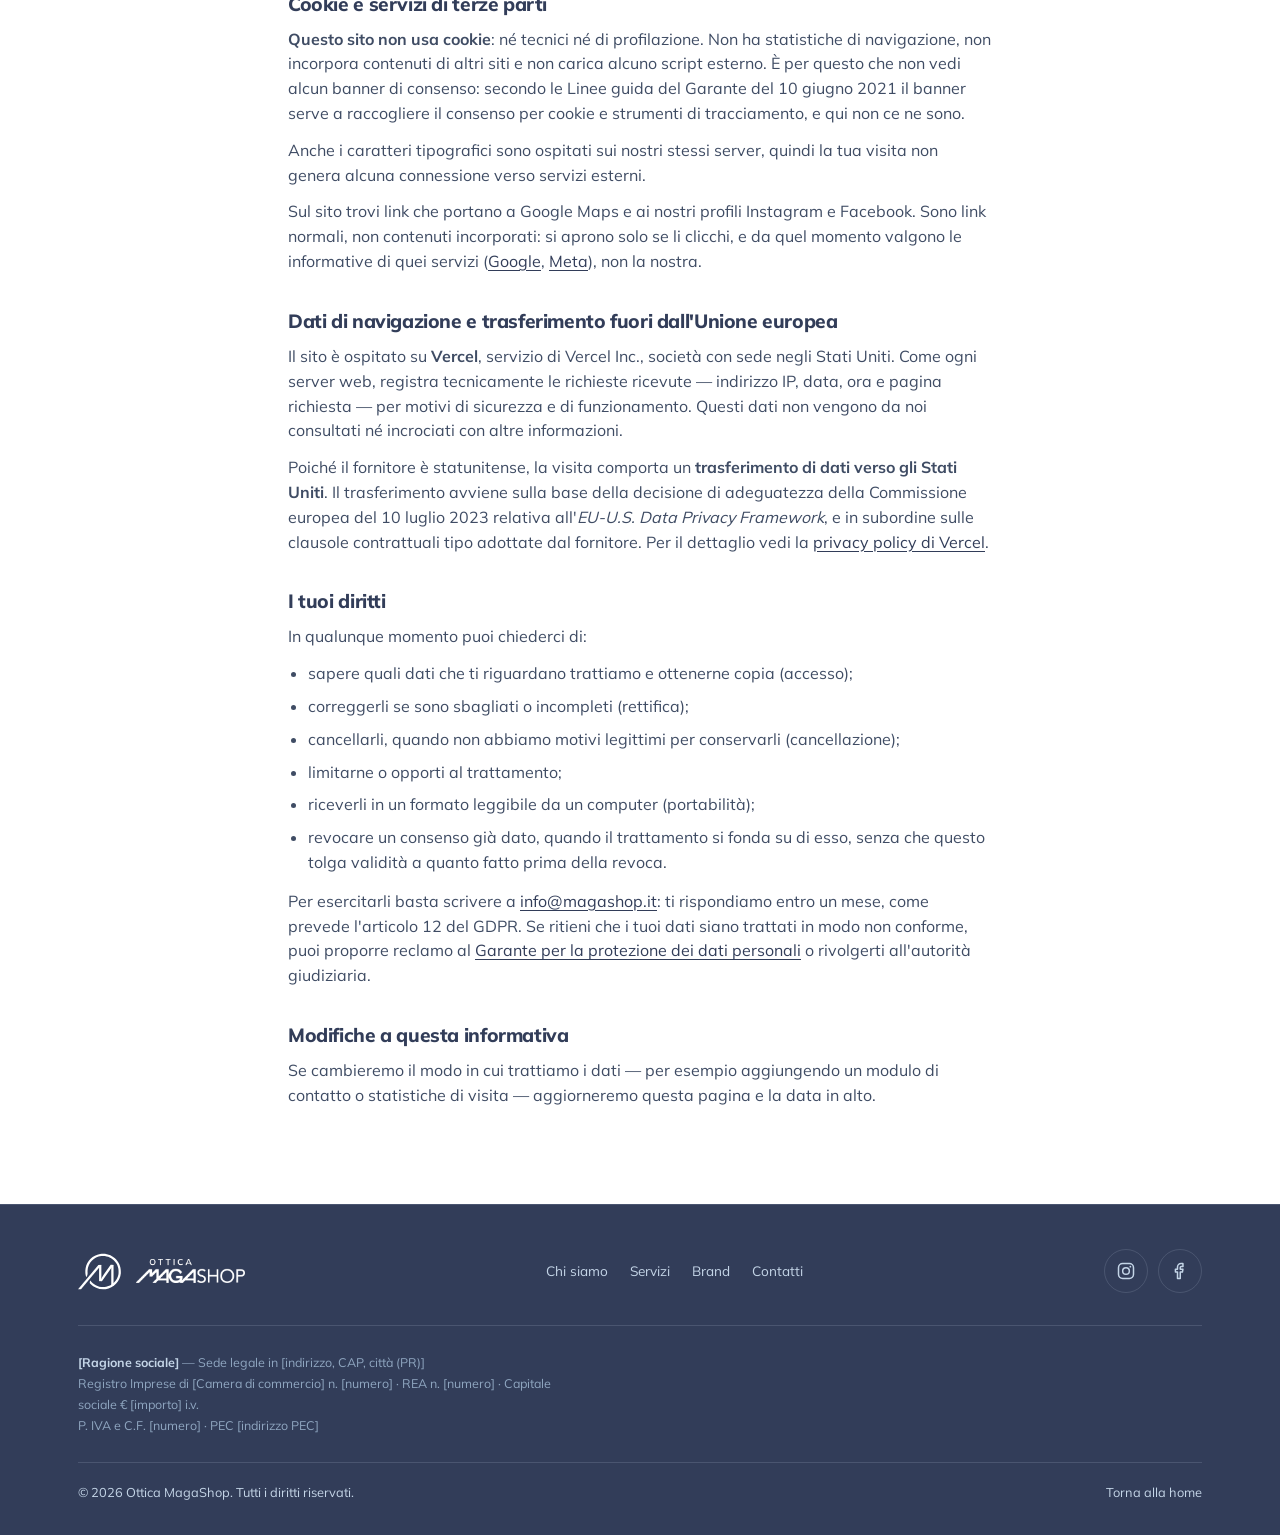
==== commit 101d7ac4: "Punta gli URL a Vercel invece che a GitHub Pages Il sito è stato spostato su https://magashop.vercel" ====
--- a/privacy.html
+++ b/privacy.html
@@ -5,7 +5,7 @@
 <meta name="viewport" content="width=device-width, initial-scale=1.0">
 <title>Informativa privacy e cookie — Ottica MagaShop</title>
 <meta name="description" content="Informativa privacy e cookie del sito di Ottica MagaShop: quali dati raccogliamo, perché, per quanto tempo e quali diritti hai.">
-<link rel="canonical" href="https://riccardosuardi.github.io/magashop/privacy.html">
+<link rel="canonical" href="https://magashop.vercel.app/privacy.html">
 <link rel="icon" href="assets/favicon.svg" type="image/svg+xml">
 <link rel="stylesheet" href="assets/style.css">
 </head>
@@ -150,9 +150,9 @@
 
     <h2>Dati di navigazione e trasferimento fuori dall'Unione europea</h2>
     <p>
-      Il sito è ospitato su <strong>GitHub Pages</strong>, servizio di GitHub Inc., società con sede
-      negli Stati Uniti. Come ogni server web, registra tecnicamente le richieste ricevute — indirizzo
-      IP, data, ora e pagina richiesta — per motivi di sicurezza e di funzionamento. Questi dati non
+      Il sito è ospitato su <strong>Vercel</strong>, servizio di Vercel Inc., società con sede negli
+      Stati Uniti. Come ogni server web, registra tecnicamente le richieste ricevute — indirizzo IP,
+      data, ora e pagina richiesta — per motivi di sicurezza e di funzionamento. Questi dati non
       vengono da noi consultati né incrociati con altre informazioni.
     </p>
     <p>
@@ -161,7 +161,7 @@
       della Commissione europea del 10 luglio 2023 relativa all'<em>EU-U.S. Data Privacy
       Framework</em>, e in subordine sulle clausole contrattuali tipo adottate dal fornitore. Per il
       dettaglio vedi la
-      <a href="https://docs.github.com/site-policy/privacy-policies/github-general-privacy-statement" target="_blank" rel="noopener">privacy policy di GitHub</a>.
+      <a href="https://vercel.com/legal/privacy-policy" target="_blank" rel="noopener">privacy policy di Vercel</a>.
     </p>
 
     <h2>I tuoi diritti</h2>
--- a/assets/style.css
+++ b/assets/style.css
@@ -258,20 +258,56 @@
 .service-card h3{ font-size:1.08rem; margin-bottom:8px; }
 .service-card p{ font-size:0.92rem; color:var(--ink-soft); }
 
-/* ---------- BRANDS ---------- */
+/* ---------- BRAND (nastro a scorrimento) ---------- */
 .brands{ background:var(--blue-soft); }
-.brand-grid{ display:grid; grid-template-columns:repeat(5,1fr); gap:18px; }
-@media (max-width:980px){ .brand-grid{ grid-template-columns:repeat(3,1fr); } }
-@media (max-width:560px){ .brand-grid{ grid-template-columns:repeat(2,1fr); } }
-/* I loghi dei marchi vanno mostrati nei loro colori originali: niente filtri né viraggi. */
+.nastro{
+  /* Il taglio sta qui, non sul body: il nastro non deve mai far scorrere la pagina.
+     Le sfumature ai lati mascherano entrata e uscita delle voci. */
+  overflow:hidden;
+  display:flex; flex-direction:column; gap:18px;
+  -webkit-mask-image:linear-gradient(90deg, transparent, #000 6%, #000 94%, transparent);
+          mask-image:linear-gradient(90deg, transparent, #000 6%, #000 94%, transparent);
+}
+.nastro-riga{ display:flex; width:max-content; gap:18px; will-change:transform; }
+/* Due velocità diverse: le righe non scorrono all'unisono, il movimento respira. */
+.nastro-riga:nth-child(1){ animation:scorri 64s linear infinite; }
+.nastro-riga:nth-child(2){ animation:scorri 82s linear infinite; }
+/* La sequenza è ripetuta due volte: a metà corsa il fotogramma coincide con l'inizio,
+   quindi il ciclo si richiude senza stacco. */
+@keyframes scorri{ to{ transform:translateX(-50%); } }
+.nastro:hover .nastro-riga,
+.nastro:focus-within .nastro-riga{ animation-play-state:paused; }
+
 .brand-card{
-  background:var(--white); border-radius:var(--radius);
-  min-height:110px; padding:22px;
+  background:var(--white); border-radius:999px;
+  height:74px; padding:0 34px; flex-shrink:0;
   display:flex; align-items:center; justify-content:center;
-}
-.brand-card img{ max-height:46px; width:auto; object-fit:contain; }
-.brand-placeholder{
-  color:var(--ink-soft); font-size:0.9rem; font-weight:700; letter-spacing:0.04em; text-align:center;
+  color:var(--navy); font-weight:700; font-size:1.02rem; white-space:nowrap;
+}
+/* Loghi e nomi convivono sulla stessa riga: stessa altezza, nessun salto. */
+.brand-card img{ max-height:30px; width:auto; object-fit:contain; }
+
+/* 0.85 e non meno: sotto quella soglia il navy sul fondo azzurro scende sotto 4,5:1. */
+.brand-elenco{
+  margin-top:30px; color:var(--navy); opacity:0.85;
+  font-size:0.86rem; line-height:1.9;
+}
+
+@media (max-width:720px){
+  .brand-card{ height:62px; padding:0 24px; font-size:0.94rem; }
+  .nastro-riga:nth-child(1){ animation-duration:48s; }
+  .nastro-riga:nth-child(2){ animation-duration:60s; }
+}
+
+/* Niente movimento: le righe diventano una griglia che va a capo, con tutti i marchi
+   visibili. La copia duplicata viene nascosta dallo script. */
+@media (prefers-reduced-motion: reduce){
+  .nastro{ -webkit-mask-image:none; mask-image:none; }
+  /* Va ripetuto :nth-child, altrimenti le regole delle due righe restano più
+     specifiche di questa e l'animazione continua a girare. */
+  .nastro-riga:nth-child(1),
+  .nastro-riga:nth-child(2){ animation:none; }
+  .nastro-riga{ width:auto; flex-wrap:wrap; justify-content:center; }
 }
 
 /* ---------- RECENSIONI (carosello) ---------- */
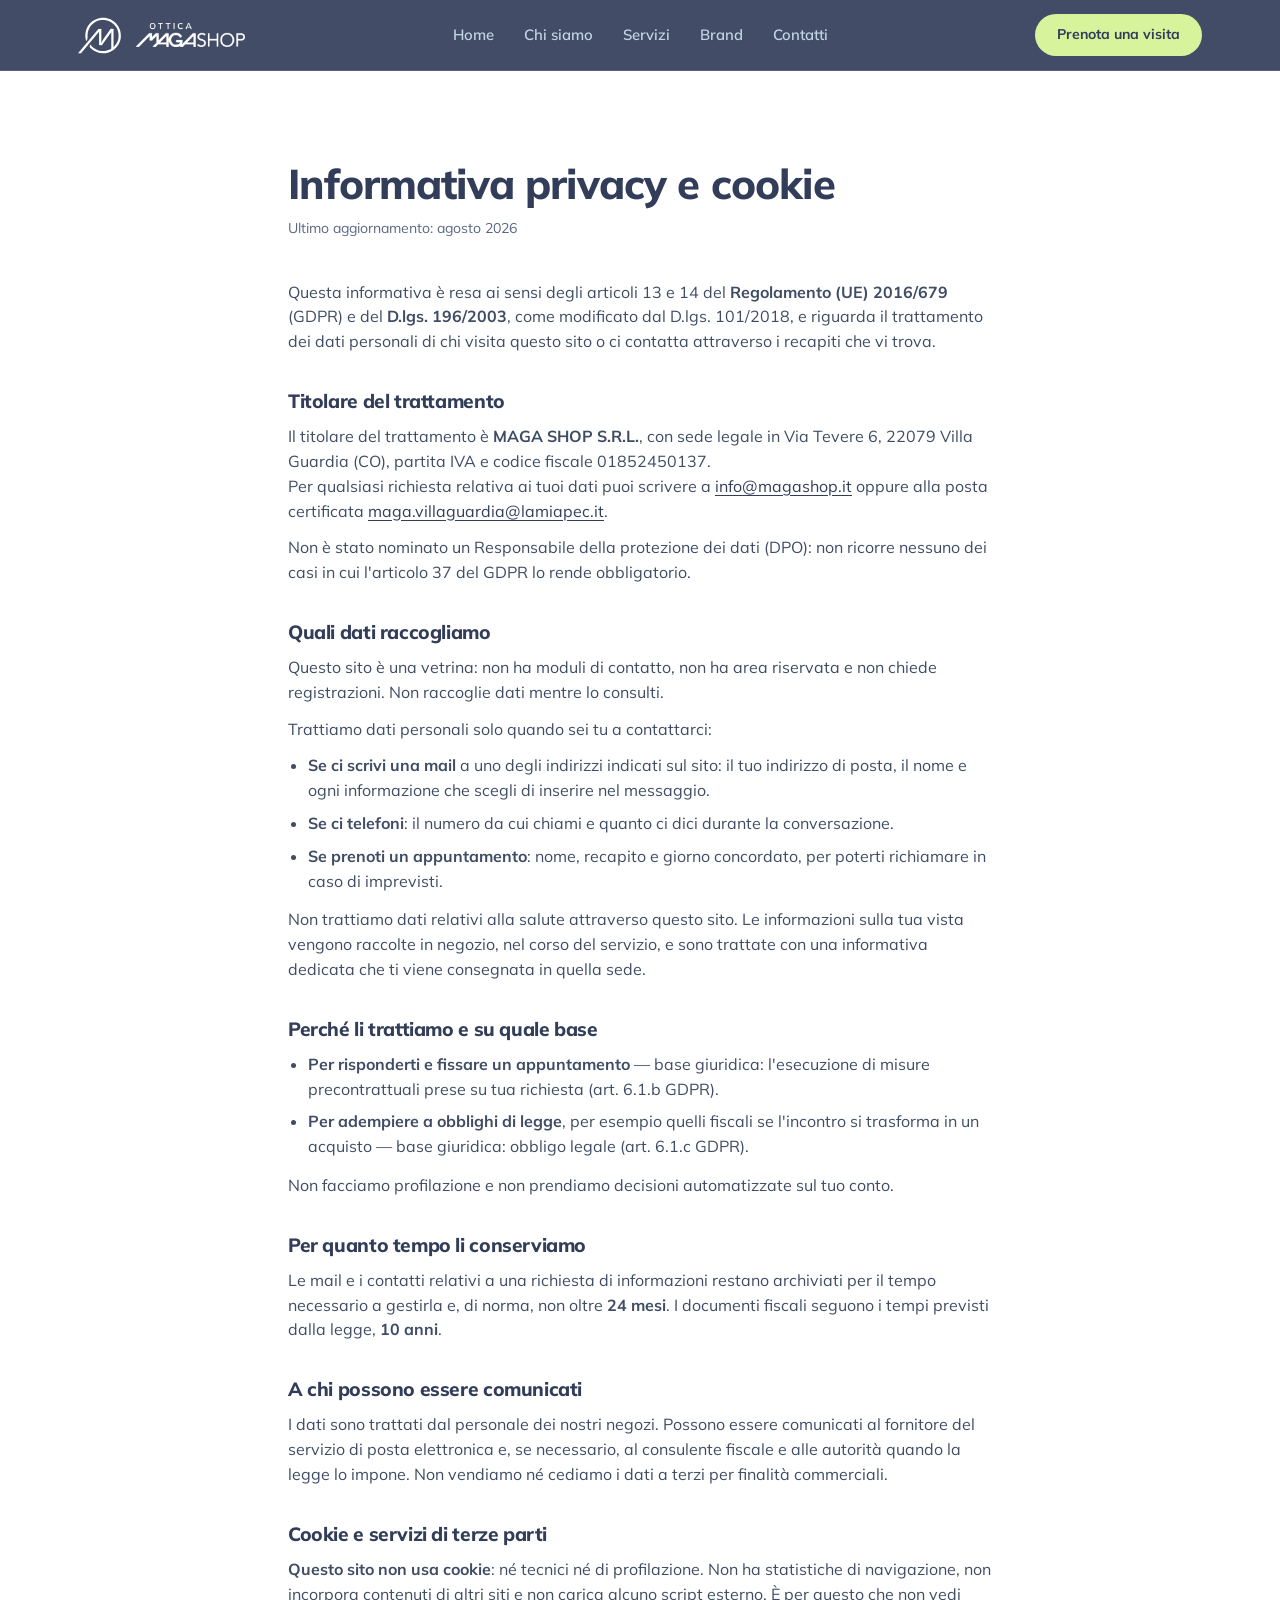
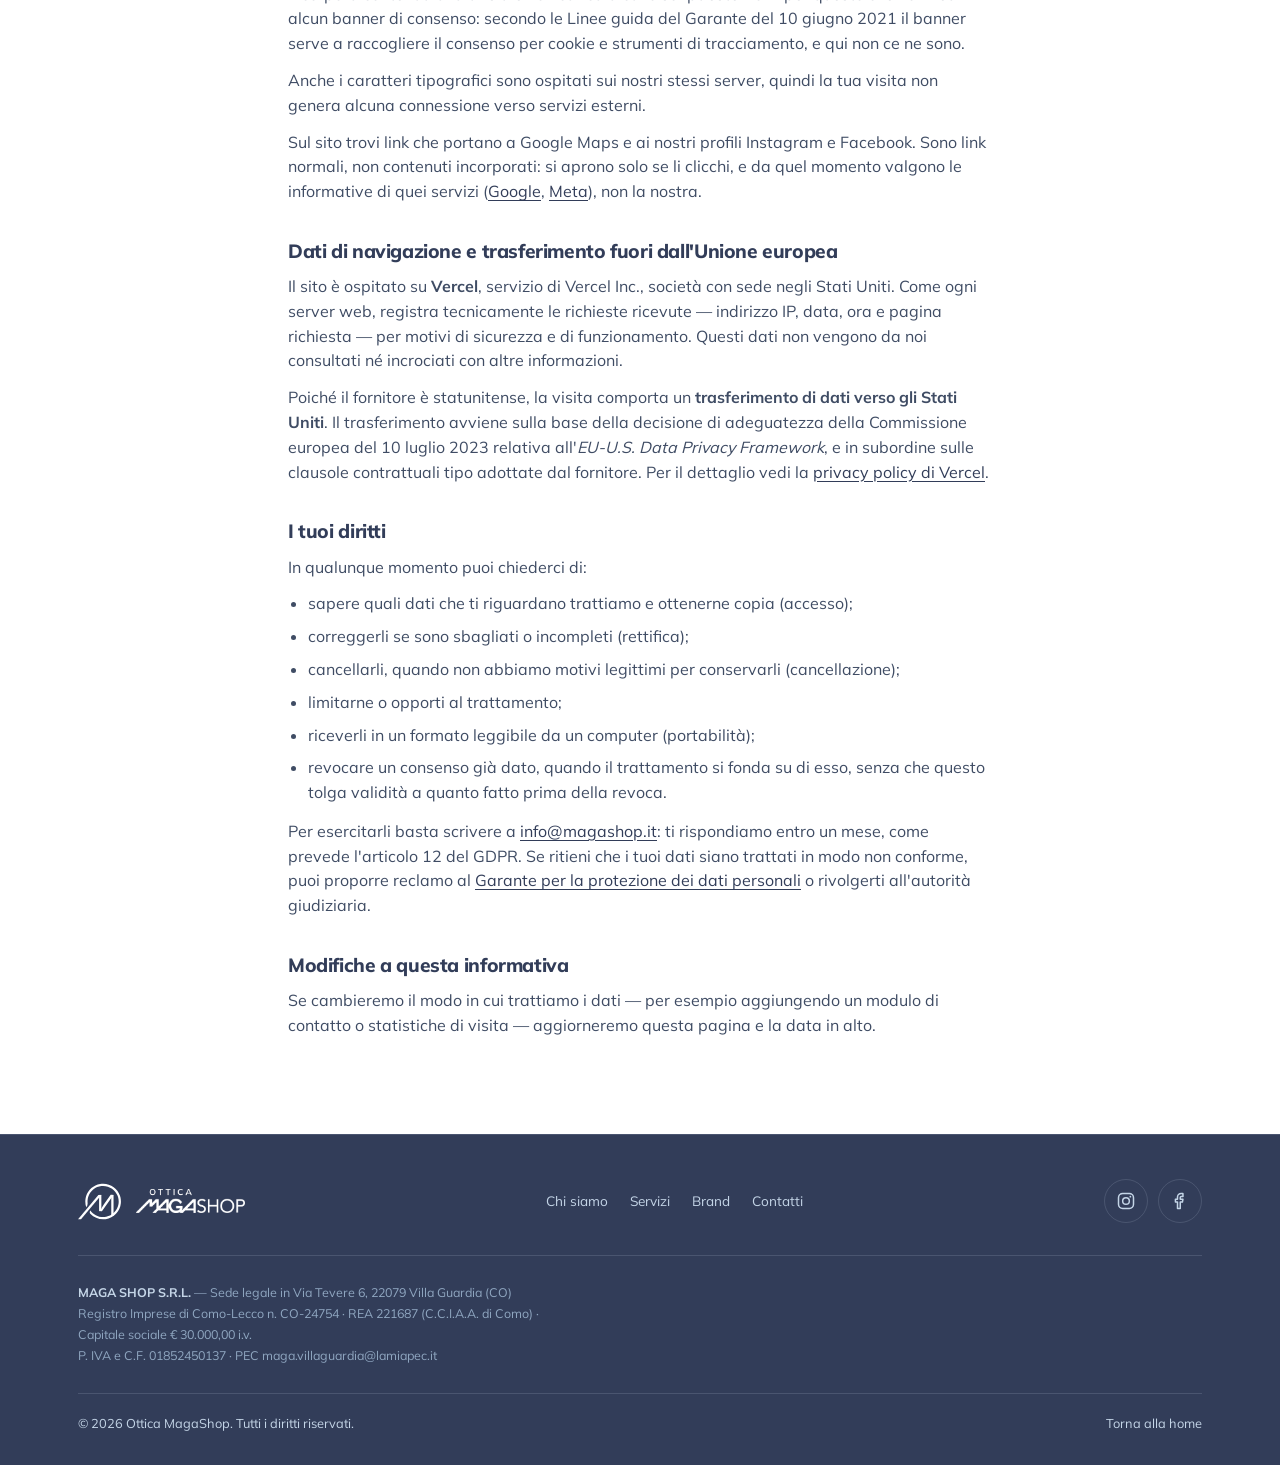
==== commit f586b5b8: "Inserisci i dati societari di MAGA SHOP S.R.L. Sostituiti i segnaposto nel footer delle due pagine e" ====
--- a/privacy.html
+++ b/privacy.html
@@ -56,15 +56,6 @@
     <h1>Informativa privacy e cookie</h1>
     <p class="updated">Ultimo aggiornamento: agosto 2026</p>
 
-    <!-- DATI DA CLIENTE: servono ragione sociale esatta, P.IVA, sede legale e
-         indirizzo mail del titolare del trattamento. Finché non arrivano, i campi
-         restano fra parentesi quadre e questo riquadro va lasciato visibile. -->
-    <div class="todo">
-      <strong>Da completare prima della pubblicazione definitiva:</strong> ragione sociale, partita
-      IVA e sede legale del titolare del trattamento. I campi fra parentesi quadre qui sotto vanno
-      sostituiti con i dati reali.
-    </div>
-
     <p>
       Questa informativa è resa ai sensi degli articoli 13 e 14 del <strong>Regolamento (UE)
       2016/679</strong> (GDPR) e del <strong>D.lgs. 196/2003</strong>, come modificato dal D.lgs.
@@ -74,10 +65,11 @@
 
     <h2>Titolare del trattamento</h2>
     <p>
-      Il titolare del trattamento è [Ragione sociale], con sede legale in [indirizzo della sede
-      legale], partita IVA e codice fiscale [P.IVA].<br>
+      Il titolare del trattamento è <strong>MAGA SHOP S.R.L.</strong>, con sede legale in Via Tevere 6,
+      22079 Villa Guardia (CO), partita IVA e codice fiscale 01852450137.<br>
       Per qualsiasi richiesta relativa ai tuoi dati puoi scrivere a
-      <a href="mailto:info@magashop.it">info@magashop.it</a>.
+      <a href="mailto:info@magashop.it">info@magashop.it</a> oppure alla posta certificata
+      <a href="mailto:maga.villaguardia@lamiapec.it">maga.villaguardia@lamiapec.it</a>.
     </p>
     <p>
       Non è stato nominato un Responsabile della protezione dei dati (DPO): non ricorre nessuno dei
@@ -217,10 +209,10 @@
     <!-- DATI DA CLIENTE: stessi dati del footer di index.html, da tenere allineati. -->
     <div class="foot-legale">
       <p class="foot-dati">
-        <strong>[Ragione sociale]</strong> — Sede legale in [indirizzo, CAP, città (PR)]<br>
-        Registro Imprese di [Camera di commercio] n. [numero] · REA n. [numero] ·
-        Capitale sociale € [importo] i.v.<br>
-        P. IVA e C.F. [numero] · PEC [indirizzo PEC]
+        <strong>MAGA SHOP S.R.L.</strong> — Sede legale in Via Tevere 6, 22079 Villa Guardia (CO)<br>
+        Registro Imprese di Como-Lecco n. CO-24754 · REA 221687 (C.C.I.A.A. di Como) ·
+        Capitale sociale € 30.000,00 i.v.<br>
+        P. IVA e C.F. 01852450137 · PEC <a href="mailto:maga.villaguardia@lamiapec.it">maga.villaguardia@lamiapec.it</a>
       </p>
     </div>
 
--- a/assets/style.css
+++ b/assets/style.css
@@ -204,6 +204,11 @@
 .trust-strip{ background:var(--sand); color:var(--navy); padding:24px 0; }
 .trust-strip .wrap{ display:flex; flex-wrap:wrap; gap:28px; justify-content:space-between; font-size:0.88rem; color:#5A5049; }
 .trust-strip strong{ color:var(--navy); font-weight:800; }
+/* Da telefono una voce per riga: in orizzontale due ci stanno a stento e
+   lo space-between le allontana lasciando un vuoto in mezzo. */
+@media (max-width:720px){
+  .trust-strip .wrap{ flex-direction:column; gap:10px; }
+}
 
 /* ---------- INTESTAZIONI DI SEZIONE ---------- */
 .section-head{ max-width:640px; margin-bottom:52px; }
@@ -422,10 +427,6 @@
 .page ul{ margin:12px 0 0 20px; display:flex; flex-direction:column; gap:8px; }
 .page ul + p{ margin-top:14px; }
 .page a{ color:var(--navy); text-decoration:underline; text-underline-offset:3px; }
-.page .todo{
-  background:#FFF6E5; border:1px solid #E8CF9C; border-radius:14px;
-  padding:16px 18px; margin:16px 0; font-size:0.9rem; color:#6B5320;
-}
 
 /* ---------- ANIMAZIONE ALLO SCORRIMENTO ---------- */
 .reveal{ opacity:0; transform:translateY(18px); transition:opacity .7s ease, transform .7s ease; }
